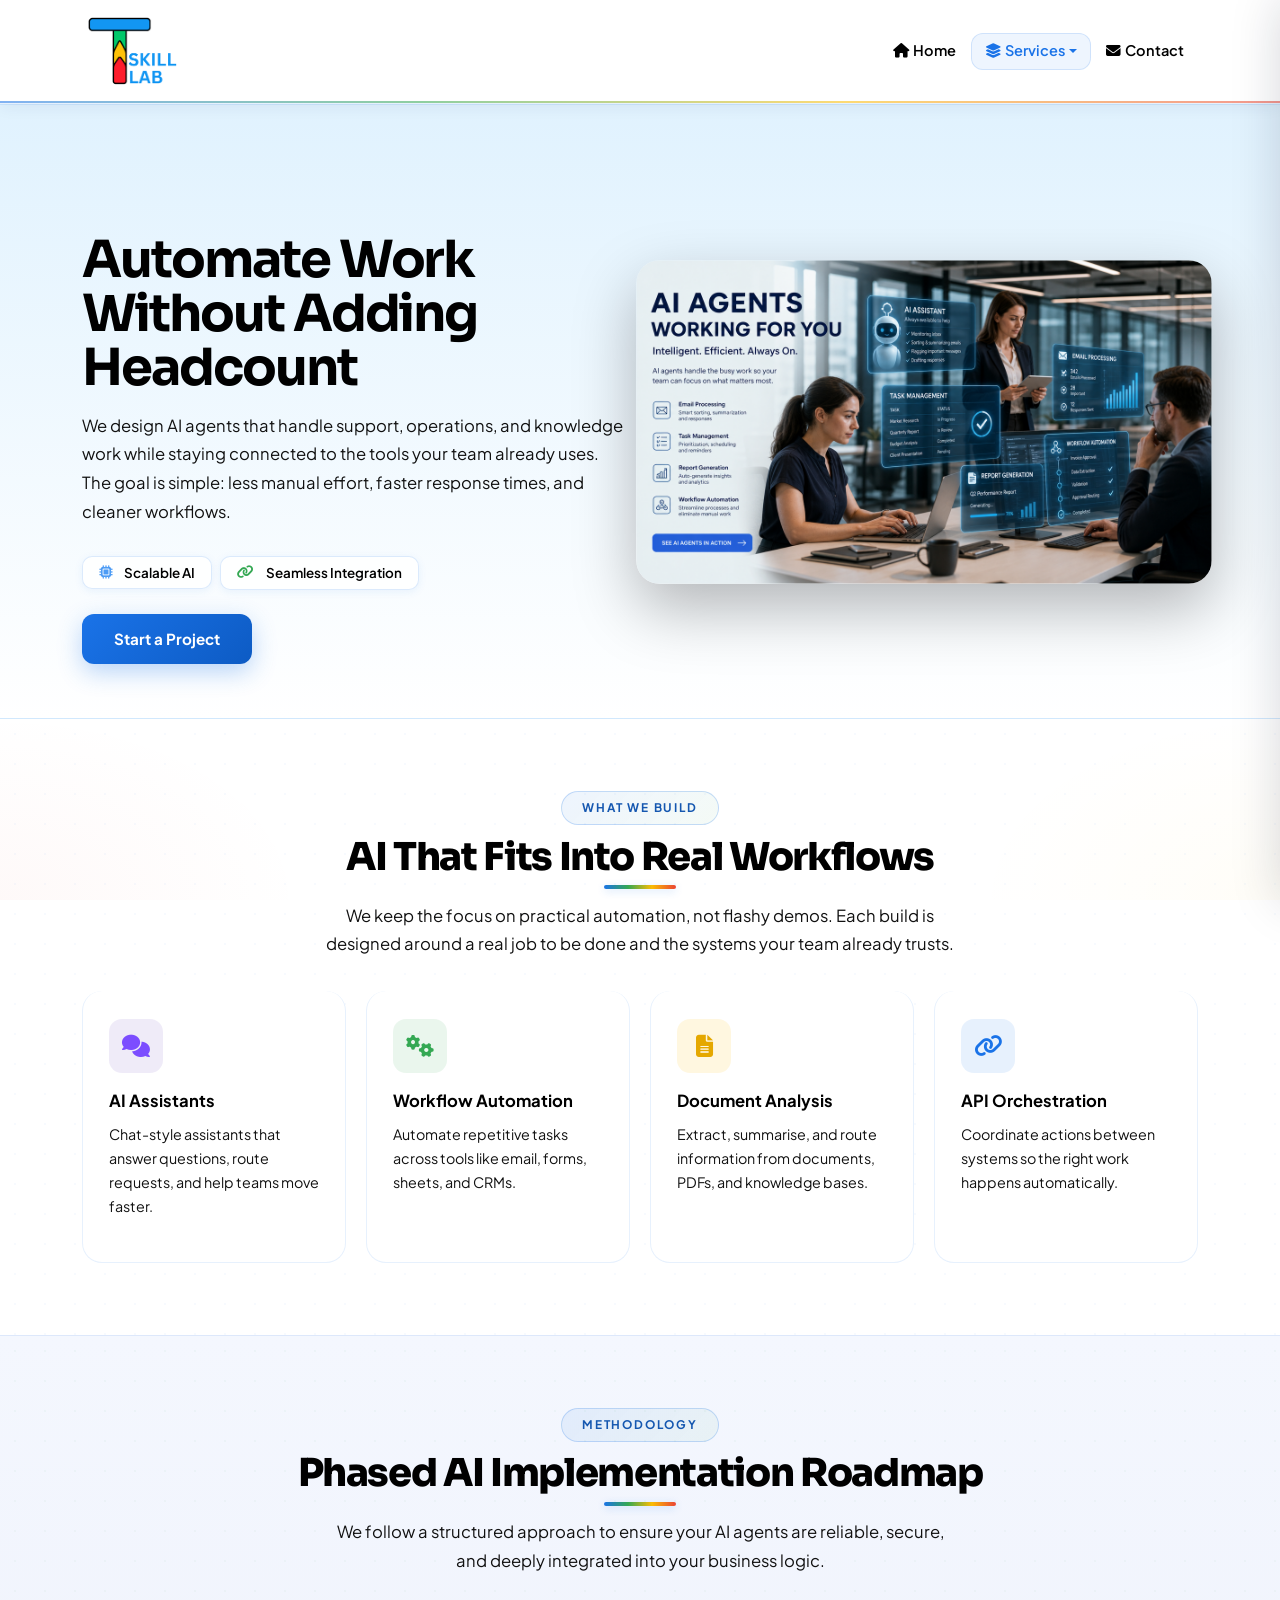
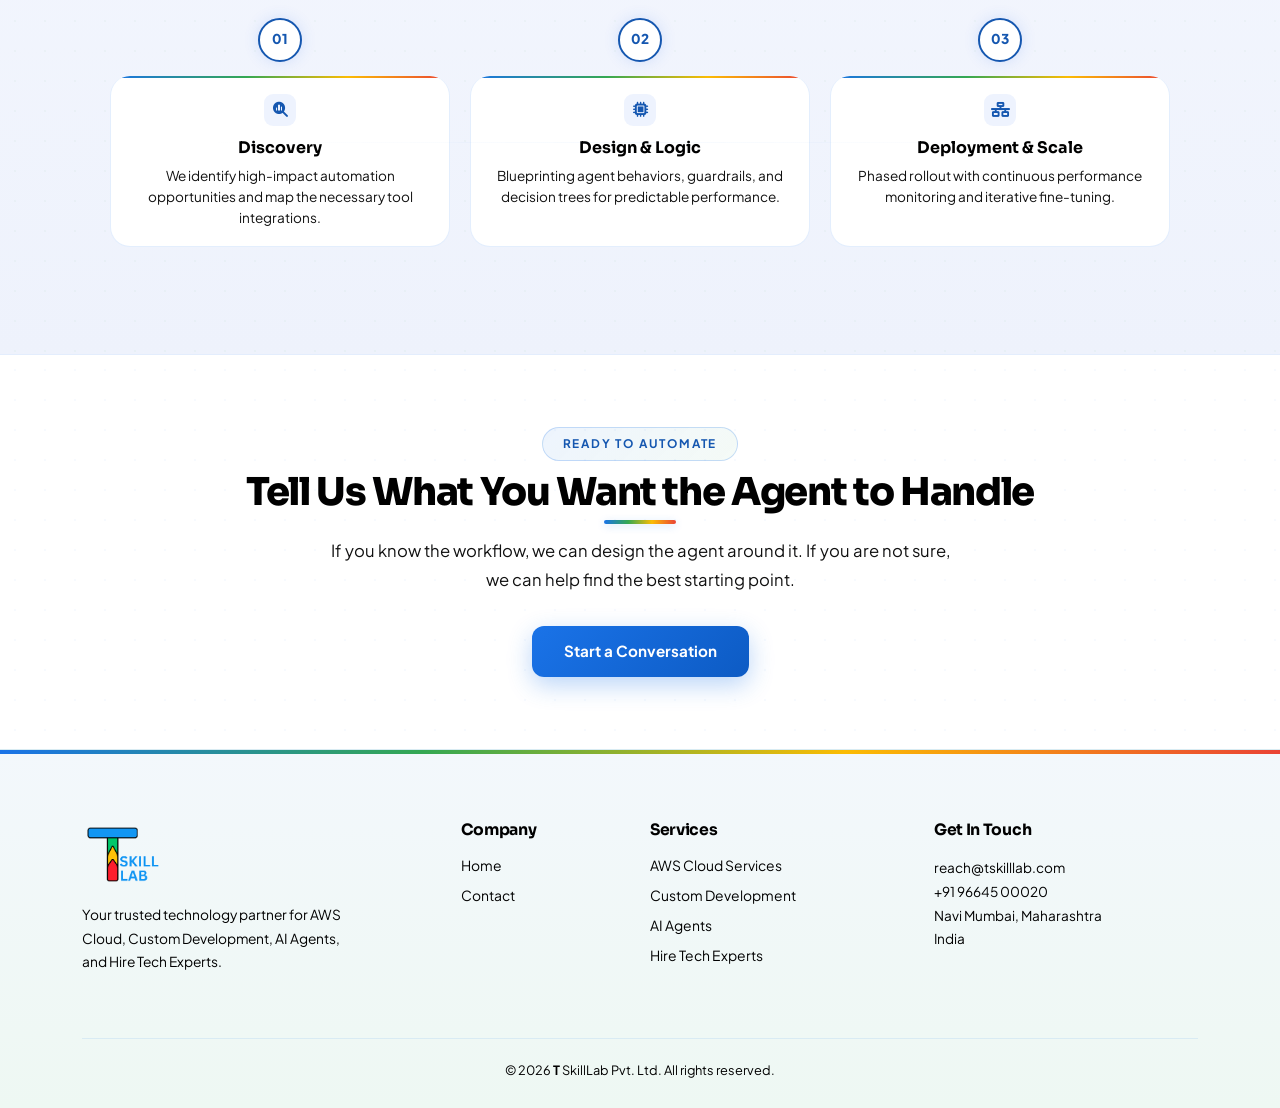
==== ai-agents.html @ e43d0114 "Tskill Lab website" ====
<!DOCTYPE html>
<html lang="en" data-theme="light">

<head>
  <meta charset="UTF-8" />
  <meta name="viewport" content="width=device-width, initial-scale=1.0" />
  <link rel="icon" type="image/png" href="images/logo.png" />
  <title>T SkillLab - AI Agents</title>
  <meta name="description" content="AI agents, workflow automation, and intelligent support systems from TskillLab." />
  <link href="https://cdn.jsdelivr.net/npm/bootstrap@5.3.3/dist/css/bootstrap.min.css" rel="stylesheet" />
  <link href="https://cdnjs.cloudflare.com/ajax/libs/font-awesome/6.5.1/css/all.min.css" rel="stylesheet" />
  <link
    href="https://fonts.googleapis.com/css2?family=Plus+Jakarta+Sans:wght@300;400;500;600;700;800&family=Sora:wght@300;400;600;700&display=swap"
    rel="stylesheet" />
  <link href="assets/css/styles.css" rel="stylesheet" />
</head>
<body data-page="ai-agents">
  <!-- Navbar -->
  <nav class="navbar navbar-expand-lg">
    <div class="container">
      <a class="navbar-brand" href="index.html">
        <img src="images/logo.png" alt="TskillLab" class="site-logo" />
      </a>
        <button class="navbar-toggler" type="button" data-bs-toggle="collapse" data-bs-target="#navMenu"
          aria-controls="navMenu" aria-expanded="false" aria-label="Toggle navigation">
          <span class="navbar-toggler-icon"></span>
        </button>
        <div class="collapse navbar-collapse" id="navMenu">
          <ul class="navbar-nav ms-auto align-items-lg-center gap-1 gap-lg-0">
          <li class="nav-item"><a class="nav-link" href="index.html" data-nav="home"><i class="fa fa-house me-1"></i>Home</a></li>
          <li class="nav-item dropdown">
            <a class="nav-link dropdown-toggle" href="services.html" data-nav="services"
              data-bs-toggle="dropdown"><i class="fa fa-layer-group me-1"></i>Services</a>
            <ul class="dropdown-menu">
              <li><a class="dropdown-item" href="aws.html" data-nav="aws"><i
                    class="fab fa-aws me-2 text-warning"></i>AWS Cloud Services</a></li>
              <li><a class="dropdown-item" href="development.html" data-nav="development"><i
                    class="fa fa-code me-2 text-primary"></i>Custom Development</a></li>
              <li><a class="dropdown-item" href="ai-agents.html" data-nav="ai-agents"><i
                    class="fa fa-robot me-2 text-info"></i>AI Agents</a></li>
              <li><a class="dropdown-item" href="hiring.html" data-nav="hiring"><i
                    class="fa fa-users me-2 text-success"></i>Hire Tech Experts</a></li>
            </ul>
          </li>
          <li class="nav-item"><a class="nav-link" href="#" data-nav="contact" data-contact-open
              role="button"><i class="fa fa-envelope me-1"></i>Contact</a></li>
        </ul>
      </div>
    </div>
  </nav>

  <section class="service-hero">
    <div class="container position-relative">
      <div class="row align-items-center g-4 g-lg-5">
        <div class="col-lg-6">
          <div class="hero-kicker mb-3">
            <!-- <div class="card-icon icon-purple" style="width:42px;height:42px;"><i class="fa fa-robot"></i></div> -->
            <div class="section-label"
              style="color:#bfdbfe;background:rgba(37,99,235,0.14);border-color:rgba(96,165,250,0.26);">AI Agents
            </div>
          </div>
          <h1>Automate Work Without Adding Headcount</h1>
          <p class="mt-3" style="max-width:680px;">We design AI agents that handle support, operations, and knowledge
            work while staying connected to the tools your team already uses. The goal is simple: less manual effort,
            faster response times, and cleaner workflows.</p>
          <div class="d-flex flex-wrap gap-2 mb-4">
            <div class="hero-pill"><i class="fa fa-microchip" style="color:var(--brand-400);"></i>Scalable AI</div>
            <div class="hero-pill"><i class="fa fa-link" style="color:var(--g-green);"></i>Seamless Integration</div>
          </div>
          <div class="d-flex flex-wrap gap-3 mt-4">
            <button class="btn-hero-primary" data-contact-open>Start a Project</button>
          </div>
        </div>
        <div class="col-lg-6">
          <div class="development-visual">
            <img src="images/ai_agent.png" alt="AI Agent illustration" class="development-image"
              loading="eager" />
          </div>
        </div>
      </div>
    </div>
  </section>

  <section class="section">
    <div class="container">
      <div class="text-center mb-5">
        <div class="section-label">What We Build</div>
        <h2 class="section-title">AI That Fits Into Real Workflows</h2>
        <p class="section-sub mx-auto">We keep the focus on practical automation, not flashy demos. Each build is
          designed around a real job to be done and the systems your team already trusts.</p>
      </div>
      <div class="row g-4">
        <div class="col-md-6 col-lg-3 d-flex">
          <div class="card-custom anim-left w-100 card-hover-bright h-purple">
            <div class="card-icon icon-purple"><i class="fa fa-comments"></i></div>
            <div class="card-title-sm">AI Assistants</div>
            <p class="card-text-sm">Chat-style assistants that answer questions, route requests, and help teams move
              faster.</p>
          </div>
        </div>
        <div class="col-md-6 col-lg-3 d-flex">
          <div class="card-custom anim-left w-100 card-hover-bright h-green">
            <div class="card-icon icon-green"><i class="fa fa-gears"></i></div>
            <div class="card-title-sm">Workflow Automation</div>
            <p class="card-text-sm">Automate repetitive tasks across tools like email, forms, sheets, and CRMs.</p>
          </div>
        </div>
        <div class="col-md-6 col-lg-3 d-flex">
          <div class="card-custom anim-right w-100 card-hover-bright h-yellow">
            <div class="card-icon icon-yellow"><i class="fa fa-file-lines"></i></div>
            <div class="card-title-sm">Document Analysis</div>
            <p class="card-text-sm">Extract, summarise, and route information from documents, PDFs, and knowledge bases.
            </p>
          </div>
        </div>
        <div class="col-md-6 col-lg-3 d-flex">
          <div class="card-custom anim-right w-100 card-hover-bright h-blue">
            <div class="card-icon icon-blue"><i class="fa fa-link"></i></div>
            <div class="card-title-sm">API Orchestration</div>
            <p class="card-text-sm">Coordinate actions between systems so the right work happens automatically.</p>
          </div>
        </div>
      </div>
    </div>
  </section>

  <section class="section section-alt">
    <div class="container">
      <div class="text-center mb-5">
        <div class="section-label">Methodology</div>
        <h2 class="section-title">Phased AI Implementation Roadmap</h2>
        <p class="section-sub mx-auto">We follow a structured approach to ensure your AI agents are reliable, secure,
          and deeply integrated into your business logic.</p>
      </div>

      <div class="delivery-horiz-container">
        <div class="delivery-horiz-wrapper">

          <!-- Step 01 -->
          <div class="horiz-step path-step">
            <div class="horiz-node">01</div>
            <div class="horiz-content">
              <div class="horiz-icon"><i class="fa fa-magnifying-glass-chart"></i></div>
              <div class="horiz-content-title">Discovery</div>
              <p class="horiz-content-desc">We identify high-impact automation opportunities and map the necessary tool
                integrations.</p>
            </div>
          </div>

          <!-- Step 02 -->
          <div class="horiz-step path-step">
            <div class="horiz-node">02</div>
            <div class="horiz-content">
              <div class="horiz-icon"><i class="fa fa-microchip"></i></div>
              <div class="horiz-content-title">Design & Logic</div>
              <p class="horiz-content-desc">Blueprinting agent behaviors, guardrails, and decision trees for predictable
                performance.</p>
            </div>
          </div>

          <!-- Step 03 -->
          <div class="horiz-step path-step">
            <div class="horiz-node">03</div>
            <div class="horiz-content">
              <div class="horiz-icon"><i class="fa fa-network-wired"></i></div>
              <div class="horiz-content-title">Deployment & Scale</div>
              <p class="horiz-content-desc">Phased rollout with continuous performance monitoring and iterative
                fine-tuning.</p>
            </div>
          </div>

        </div>
      </div>
    </div>
  </section>

  <section class="section">
    <div class="container text-center">
      <div class="section-label">Ready to Automate</div>
      <h2 class="section-title">Tell Us What You Want the Agent to Handle</h2>
      <p class="section-sub mx-auto">If you know the workflow, we can design the agent around it. If you are not sure,
        we can help find the best starting point.</p>
      <button class="btn-hero-primary mt-3" data-contact-open>Start a Conversation</button>
    </div>
  </section>

  <footer>
    <div class="container">
      <div class="row g-4 mb-3">
        <div class="col-lg-4">
          <a class="footer-logo mb-3" href="index.html" style="text-decoration: none; display: block;">
            <img src="images/logo.png" alt="TskillLab" class="site-logo" />
          </a>
          <p style="font-size:0.86rem;line-height:1.72;max-width:270px;">Your trusted technology partner for AWS Cloud, Custom Development, AI Agents, and Hire Tech Experts.</p>

        </div>
        <div class="col-sm-6 col-lg-2">
          <h5>Company</h5>
          <a class="footer-link" href="index.html">Home</a>
          <a class="footer-link" href="javascript:void(0)" data-contact-open>Contact</a>
        </div>
        <div class="col-sm-6 col-lg-3">
          <h5>Services</h5>
          <a class="footer-link" href="aws.html">AWS Cloud Services</a>
          <a class="footer-link" href="development.html">Custom Development</a>
          <a class="footer-link" href="ai-agents.html">AI Agents</a>
          <a class="footer-link" href="hiring.html">Hire Tech Experts</a>
        </div>
        <div class="col-sm-6 col-lg-3">
          <h5>Get In Touch</h5>
          <p style="font-size:0.85rem;line-height:1.75;">reach@tskilllab.com<br>+91 96645 00020<br>Navi Mumbai, Maharashtra
            <br>India</p>
        </div>
      </div>
      <div class="footer-bottom text-center">
        <div style="font-size:0.8rem;">&copy; 2026 <strong>T</strong> SkillLab Pvt. Ltd. All rights reserved.</div>
      </div>
    </div>
  </footer>

  <script src="https://cdn.jsdelivr.net/npm/bootstrap@5.3.3/dist/js/bootstrap.bundle.min.js"></script>
  <script src="assets/js/main.js"></script>
</body>

</html>
---- assets/css/styles.css ----
/* ===== DESIGN TOKENS ===== */
:root {
  /* ── Logo Palette (unchanged) ── */
  --g-blue: #1a73e8;
  --g-green: #34A853;
  --g-yellow: #FBBC04;
  --g-red: #EA4335;

  /* ── Brand Scale ── */
  --brand-600: #1557b0;
  --brand-500: #1a73e8;
  --brand-400: #4d9cf5;
  --brand-50: #e8f0fe;

  /* ── Gradients ── */
  --gradient-brand: linear-gradient(135deg, #1a73e8 0%, #0d5bc4 100%);
  --gradient-logo: linear-gradient(90deg, #1a73e8 0%, #34A853 33%, #FBBC04 66%, #EA4335 100%);
  --accent-dark: #1557b0;

  /* ── Surfaces — clean white base ── */
  --bg: #ffffff;
  --bg-alt: #f8faff;
  --bg-card: #ffffff;
  --surface-2: #f0f4ff;
  --section-alt-bg: #f4f7fe;

  /* ── Borders ── */
  --border: rgba(26, 115, 232, 0.12);
  --border-strong: rgba(26, 115, 232, 0.22);

  /* ── Text ── */
  --text-primary: #000000;
  --text-secondary: #111111;
  --text-muted: #2d2d2d;

  /* ── Navbar ── */
  --nav-bg: rgba(255, 255, 255, 0.98);
  --nav-border: rgba(26, 115, 232, 0.10);
  --nav-link-color: #000000;
  --nav-link-hover: #1a73e8;
  --nav-link-active: #1a73e8;
  --nav-active-bg: rgba(26, 115, 232, 0.07);

  /* ── Dropdown ── */
  --dropdown-text: #000000;
  --dropdown-bg: #ffffff;
  --dropdown-hover-bg: rgba(26, 115, 232, 0.06);
  --dropdown-hover-text: #1a73e8;

  /* ── Shadows ── */
  --shadow-sm: 0 2px 8px rgba(15, 40, 90, 0.08), 0 1px 3px rgba(15, 40, 90, 0.05);
  --shadow-md: 0 10px 30px rgba(15, 40, 90, 0.10), 0 4px 10px rgba(15, 40, 90, 0.06);
  --shadow-lg: 0 24px 56px rgba(15, 40, 90, 0.14), 0 10px 20px rgba(15, 40, 90, 0.08);
  --shadow-blue: 0 8px 28px rgba(26, 115, 232, 0.22);

  /* ── Misc ── */
  --radius: 20px;
  --radius-sm: 12px;
  --transition: 0.38s cubic-bezier(0.16, 1, 0.3, 1);
  --card-accent-size: 3px;

  /* ── Footer — light, so white-bg logo is perfectly visible ── */
  --footer-bg: #f3f8fc;
  --footer-bg-2: #eef8f3;
  --footer-text: #000000;
  --footer-heading: #000000;
  --footer-border: rgba(26, 115, 232, 0.12);
}

/* ===== BASE ===== */
*,
*::before,
*::after {
  box-sizing: border-box;
}

html {
  scroll-behavior: smooth;
}

body {
  font-family: 'Plus Jakarta Sans', sans-serif;
  background: var(--bg);
  color: var(--text-primary);
  overflow-x: hidden;
}

/* Clean white page with very subtle logo-colour corner glows */
body {
  background-color: #ffffff;
  background-image:
    radial-gradient(ellipse 55% 40% at 0% 0%, rgba(26, 115, 232, 0.05) 0px, transparent 60%),
    radial-gradient(ellipse 45% 35% at 100% 0%, rgba(52, 168, 83, 0.04) 0px, transparent 60%),
    radial-gradient(ellipse 40% 35% at 100% 100%, rgba(251, 188, 4, 0.03) 0px, transparent 60%),
    radial-gradient(ellipse 40% 35% at 0% 100%, rgba(234, 67, 53, 0.03) 0px, transparent 60%);
  background-attachment: fixed;
}

body.drawer-open {
  overflow: hidden;
}

h1,
h2,
h3,
h4,
h5 {
  font-family: 'Sora', sans-serif;
  font-weight: 700;
  letter-spacing: -0.02em;
  line-height: 1.14;
}

a {
  color: var(--g-blue);
  text-decoration: none;
}

a:hover {
  color: var(--accent-dark);
}

/* Global text darkness — all paragraphs, lists, spans inherit dark color */
p,
li,
span:not(.badge):not([class*="icon"]):not([class*="btn"]) {
  color: var(--text-secondary);
}

.page {
  display: none;
}

.page.active {
  display: block;
  animation: fadeIn 0.38s ease;
}

@keyframes fadeIn {
  from {
    opacity: 0;
    transform: translateY(14px);
  }

  to {
    opacity: 1;
    transform: translateY(0);
  }
}

/* ===== NAVBAR ===== */
.navbar {
  background: var(--nav-bg);
  border-bottom: 1px solid var(--nav-border);
  backdrop-filter: blur(14px);
  -webkit-backdrop-filter: blur(14px);
  position: sticky;
  top: 0;
  z-index: 2000;
  transition: background var(--transition), border-color var(--transition);
  padding: 0.4rem 0;
  overflow: visible !important;
}

.navbar-brand {
  display: flex;
  align-items: center;
  color: var(--text-primary) !important;
  text-decoration: none;
}

/* Prevent the generic a:hover rule from tinting the logo anchors */
.navbar-brand:hover,
.navbar-brand:focus,
.footer-logo:hover,
.footer-logo:focus {
  color: inherit !important;
  opacity: 1 !important;
}

.logo-stacked {
  display: flex;
  align-items: flex-end;
  /* Align baselines of T and Lab */
  gap: 0;
  /* Zero gap for seamless integration */
  line-height: normal;
}

.site-logo {
  display: block;
  width: auto;
  height: 70px;
  object-fit: contain;
  /* Lock logo image — never change appearance on hover */
  -webkit-user-drag: none;
}

.site-logo,
.site-logo:hover,
.site-logo:focus,
.splash-logo-img,
.splash-logo-img:hover {
  opacity: 1 !important;
  color: initial !important;
}

.navbar-brand .site-logo {
  height: 80px;
  transform: none;
}

.footer-logo .site-logo {
  height: 65px;
  transform: none;
}

.splash-logo-img {
  height: 300px;
  width: auto;
  object-fit: contain;
  transform: none;
  mix-blend-mode: multiply;
}

/* Prevent any colour / opacity / filter hover transitions on the logo images */
.site-logo,
.site-logo:hover,
.site-logo:focus {
  opacity: 1 !important;
  filter: none !important;
  mix-blend-mode: normal !important;
}

.splash-logo-img,
.splash-logo-img:hover {
  opacity: 1 !important;
  filter: none !important;
  /* mix-blend-mode: multiply keeps white bg transparent on the preloader */
}


/* ===== NAVBAR ===== */
.navbar {
  background: var(--nav-bg);
  border-bottom: 1px solid var(--nav-border);
  backdrop-filter: blur(18px);
  -webkit-backdrop-filter: blur(18px);
  position: sticky;
  top: 0;
  z-index: 2000;
  transition: box-shadow var(--transition);
  padding: 0.4rem 0;
  overflow: visible !important;
  /* Subtle 4-colour gradient bottom line */
  box-shadow: 0 1px 0 0 rgba(26, 115, 232, 0.10),
    0 2px 16px rgba(15, 40, 90, 0.07);
}

.navbar::after {
  content: '';
  position: absolute;
  bottom: 0;
  left: 0;
  right: 0;
  height: 2px;
  background: var(--gradient-logo);
  opacity: 0.55;
}

.navbar-brand {
  display: flex;
  align-items: center;
  text-decoration: none;
}

/* Prevent hover tinting on logo anchors */
.navbar-brand:hover,
.navbar-brand:focus,
.footer-logo:hover,
.footer-logo:focus {
  color: inherit !important;
  opacity: 1 !important;
}

.navbar-toggler {
  border: 1px solid var(--border);
}

.nav-link {
  color: var(--nav-link-color) !important;
  font-weight: 600;
  font-size: 0.91rem;
  transition: all var(--transition);
  padding: 0.45rem 0.9rem !important;
  border-radius: var(--radius-sm);
}

.nav-link:hover,
.nav-link.active-nav {
  color: var(--nav-link-hover) !important;
  background: var(--nav-active-bg);
}

.nav-link.active-nav {
  color: var(--nav-link-active) !important;
  box-shadow: inset 0 0 0 1px rgba(26, 115, 232, 0.14);
}

.dropdown-menu {
  background: var(--dropdown-bg);
  border: 1px solid var(--border);
  box-shadow: var(--shadow-md);
  border-radius: var(--radius);
  padding: 0.35rem;
  z-index: 2100;
}

.dropdown-item {
  color: var(--dropdown-text);
  font-size: 0.9rem;
  font-weight: 600;
  border-radius: var(--radius-sm);
  padding: 0.45rem 0.9rem;
  transition: all var(--transition);
}

.dropdown-item:hover,
.dropdown-item.active-nav {
  background: var(--dropdown-hover-bg);
  color: var(--dropdown-hover-text);
}


/* ===== SECTION BASE ===== */
.section {
  padding: 72px 0;
  position: relative;
}

.section>* {
  position: relative;
  z-index: 1;
}

/* Subtle dot-grid on every section */
.section::before {
  content: '';
  position: absolute;
  inset: 0;
  background-image: radial-gradient(rgba(26, 115, 232, 0.035) 1px, transparent 1px);
  background-size: 30px 30px;
  pointer-events: none;
  z-index: 0;
}

/* ===== SECTION ALT — light periwinkle-tinted ===== */
.section-alt {
  background: linear-gradient(180deg, #f4f7fe 0%, #eef2fc 100%);
  border-top: 1px solid rgba(26, 115, 232, 0.08);
  border-bottom: 1px solid rgba(26, 115, 232, 0.08);
  position: relative;
}

.section-alt::before {
  background-image: radial-gradient(rgba(52, 168, 83, 0.04) 1px, transparent 1px) !important;
}

/* ===== SECTION LABEL ===== */
.section-label {
  display: inline-flex;
  align-items: center;
  justify-content: center;
  width: fit-content;
  font-size: 0.74rem;
  font-weight: 700;
  letter-spacing: 1.8px;
  text-transform: uppercase;
  color: var(--brand-600);
  background: linear-gradient(135deg, rgba(26, 115, 232, 0.08), rgba(52, 168, 83, 0.05));
  border: 1px solid rgba(26, 115, 232, 0.22);
  border-radius: 999px;
  padding: 7px 20px;
  margin-bottom: 0.45rem;
  transition: all var(--transition);
}

.section-label:hover {
  border-color: rgba(26, 115, 232, 0.40);
  background: linear-gradient(135deg, rgba(26, 115, 232, 0.12), rgba(52, 168, 83, 0.07));
  transform: translateY(-1px);
  box-shadow: 0 4px 12px rgba(26, 115, 232, 0.10);
}

/* ===== SECTION TITLE ===== */
.section-title {
  font-size: clamp(1.65rem, 3.2vw, 2.4rem);
  margin-top: 0.25rem;
  margin-bottom: 0.8rem;
  color: var(--text-primary);
  font-weight: 800;
  letter-spacing: -0.035em;
  line-height: 1.12;
  position: relative;
  display: block;
  width: 100%;
  padding-bottom: 0.65rem;
  text-wrap: balance;
}

.section-title::after {
  content: '';
  position: absolute;
  left: 50%;
  bottom: 0;
  transform: translateX(-50%);
  width: 72px;
  height: 4px;
  border-radius: 999px;
  background: linear-gradient(90deg, var(--g-blue), var(--g-green), var(--g-yellow), var(--g-red));
  opacity: 1;
  box-shadow: 0 2px 8px rgba(26, 115, 232, 0.20);
}

.section-sub {
  font-size: 1.04rem;
  color: var(--text-secondary);
  line-height: 1.72;
  max-width: 640px;
}

.section>.container>.text-center.mb-5 {
  margin-bottom: 2rem !important;
}

.section>.container>.mb-5.text-center {
  margin-bottom: 2rem !important;
}

.section .section-label {
  margin-bottom: 0.4rem;
}

body[data-page="home"] .hero-grid {
  display: none;
}

body[data-page="home"] .hero .hero-image {
  border-radius: 24px;
  box-shadow: 0 28px 64px rgba(0, 0, 0, 0.22);
  filter: saturate(1.06) contrast(1.04);
}

body[data-page="home"] .hero {
  border-bottom: 1px solid rgba(26, 115, 232, 0.08);
  color: var(--text-primary) !important;
}

body[data-page="home"] .hero::after {
  display: none;
}

body[data-page="home"] .hero-grid {
  display: none;
}

body[data-page="home"] .hero h1 {
  color: var(--text-primary) !important;
  text-shadow: none !important;
}

body[data-page="home"] .hero p {
  color: var(--text-secondary) !important;
}

body[data-page="home"] .hero .hero-pill {
  color: var(--text-primary) !important;
  background: rgba(255, 255, 255, 0.82);
  border-color: rgba(26, 115, 232, 0.18);
  backdrop-filter: blur(8px);
  box-shadow: 0 2px 8px rgba(26, 115, 232, 0.08);
}

body[data-page="home"] .btn-hero-outline {
  border-color: rgba(26, 115, 232, 0.38);
  color: var(--brand-600);
}

body[data-page="home"] .btn-hero-outline:hover {
  background: rgba(26, 115, 232, 0.06);
  border-color: var(--g-blue);
  color: var(--g-blue);
}

/* Decorative blobs */
.hero-blob {
  position: absolute;
  border-radius: 50%;
  pointer-events: none;
  z-index: 0;
}

.hero-blob-1 {
  width: 500px;
  height: 500px;
  top: -140px;
  right: -100px;
  background: rgba(26, 115, 232, 0.08);
  filter: blur(80px);
  animation: blobFloat 8s ease-in-out infinite;
}

.hero-blob-2 {
  width: 340px;
  height: 340px;
  bottom: -80px;
  left: -60px;
  background: rgba(52, 168, 83, 0.07);
  filter: blur(60px);
  animation: blobFloat 10s ease-in-out 2s infinite reverse;
}

.hero-blob-3 {
  width: 220px;
  height: 220px;
  top: 50%;
  right: 15%;
  transform: translateY(-50%);
  background: rgba(251, 188, 4, 0.08);
  filter: blur(50px);
  animation: blobFloat3 12s ease-in-out 4s infinite;
}

@keyframes blobFloat {

  0%,
  100% {
    transform: translateY(0) scale(1);
  }

  50% {
    transform: translateY(-20px) scale(1.04);
  }
}

.hero-blob-3 {
  animation: blobFloat3 12s ease-in-out 4s infinite;
}

@keyframes blobFloat3 {

  0%,
  100% {
    transform: translateY(-50%) scale(1);
  }

  50% {
    transform: translateY(calc(-50% - 20px)) scale(1.04);
  }
}


/* Entrance animations for hero (triggered by JS) */
.hero h1,
.hero p,
.hero .hero-image,
.hero .d-flex.flex-wrap,
.hero .hero-stats-row,
.hero .hero-kicker,
.service-hero h1,
.service-hero p,
.service-hero .hero-image,
.service-hero .d-flex.flex-wrap,
.service-hero .section-label,
.service-hero .hero-kicker,
.service-hero .development-visual {
  opacity: 0;
}

/* Left side elements slide in from left */
.hero.animate-trigger h1,
.service-hero.animate-trigger h1 {
  animation: slideInLeft 1.1s cubic-bezier(0.22, 1, 0.36, 1) 0s both;
}

.hero.animate-trigger p,
.service-hero.animate-trigger p {
  animation: slideInLeft 1.1s cubic-bezier(0.22, 1, 0.36, 1) 0.15s both;
}

.hero.animate-trigger .d-flex.flex-wrap.gap-2,
.service-hero.animate-trigger .d-flex.flex-wrap.gap-2,
.hero.animate-trigger .hero-kicker,
.service-hero.animate-trigger .hero-kicker {
  animation: slideInLeft 1.1s cubic-bezier(0.22, 1, 0.36, 1) 0.28s both;
}

.hero.animate-trigger .d-flex.flex-wrap.gap-3,
.service-hero.animate-trigger .d-flex.flex-wrap.gap-3,
.hero.animate-trigger .mt-4,
.service-hero.animate-trigger .mt-4 {
  animation: slideInLeft 1.1s cubic-bezier(0.22, 1, 0.36, 1) 0.4s both;
}

.hero.animate-trigger .hero-stats-row {
  animation: slideInLeft 1.1s cubic-bezier(0.22, 1, 0.36, 1) 0.55s both;
}

/* Right side image/visual slides in from right */
.hero.animate-trigger .hero-image,
.service-hero.animate-trigger .hero-image,
.service-hero.animate-trigger .development-visual {
  animation: slideInRight 1.3s cubic-bezier(0.22, 1, 0.36, 1) 0.25s both;
}

@keyframes slideInLeft {
  from {
    opacity: 0;
    transform: translateX(-160px);
  }

  to {
    opacity: 1;
    transform: translateX(0);
  }
}

@keyframes slideInRight {
  from {
    opacity: 0;
    transform: translateX(160px);
  }

  to {
    opacity: 1;
    transform: translateX(0);
  }
}

/* Ensure hero row keeps text and image side by side */
.hero .row {
  align-items: center !important;
}

.hero .col-lg-6 {
  display: flex;
  flex-direction: column;
  justify-content: center;
}

.hero .col-lg-6.order-1 {
  padding-top: 0;
}

.hero-image {
  max-height: 420px;
  width: 100%;
  object-fit: contain;
}

html[data-theme="dark"] body[data-page="home"] .hero {
  background-color: #0d1b2e;
}

.home-cta {
  background: linear-gradient(135deg, #eef3ff 0%, #f0f8ff 40%, #ecf9f0 100%);
  border-top: 1px solid rgba(26, 115, 232, 0.10);
  border-bottom: 1px solid rgba(26, 115, 232, 0.10);
  position: relative;
  overflow: hidden;
}

.home-cta::before {
  content: '';
  position: absolute;
  inset: 0;
  background-image: radial-gradient(rgba(26, 115, 232, 0.04) 1px, transparent 1px);
  background-size: 24px 24px;
  pointer-events: none;
}

.home-cta .container {
  max-width: 760px;
}

.home-cta-title {
  color: var(--text-primary) !important;
  margin-top: 0.35rem !important;
}

.home-cta-text {
  color: var(--text-secondary);
  max-width: 480px;
  margin: 0 auto 2rem;
  line-height: 1.7;
}

.home-cta-label {
  color: var(--brand-600);
  background: rgba(26, 115, 232, 0.06);
  border-color: rgba(26, 115, 232, 0.15);
}

[data-theme="dark"] .home-cta {
  background: linear-gradient(180deg, #0c2241 0%, #113663 100%);
}

[data-theme="dark"] .home-cta-label {
  color: #bfdbfe;
  background: rgba(37, 99, 235, 0.14);
  border-color: rgba(96, 165, 250, 0.26);
}

[data-theme="dark"] .home-cta-title {
  color: var(--text-primary) !important;
}

[data-theme="dark"] .home-cta-text {
  color: #d5e1ef;
}

.services-heading-stack .section-label {
  margin: 0 auto 0.25rem;
}

.services-heading-stack .section-title {
  margin: 0.15rem 0 0;
}

.row.g-4 {
  --bs-gutter-y: 1.25rem;
  --bs-gutter-x: 1.25rem;
}

.row.g-5 {
  --bs-gutter-y: 1.6rem;
  --bs-gutter-x: 1.6rem;
}

/* ===== UNIFORM CARDS ===== */
/* Glassmorphism card base */
.card-custom,
.svc-card,
.why-card,
.testi-card,
.contact-info-card,
.project-card,
.horiz-content {
  backdrop-filter: blur(12px) saturate(120%);
  -webkit-backdrop-filter: blur(12px) saturate(120%);
  position: relative;
  overflow: hidden;
  z-index: 1;
  transition: border-color var(--transition), box-shadow var(--transition), transform var(--transition);
}

/* ── Bottom-to-top slide overlay using ::after (keeps ::before free for accent stripe) ── */
.card-custom::after,
.svc-card::after,
.why-card::after,
.testi-card::after {
  content: '';
  position: absolute;
  bottom: 0;
  left: 0;
  width: 100%;
  height: 0;
  background: #e0f2fe;
  /* default: soft Canva-blue */
  z-index: 0;
  transition: height 0.42s cubic-bezier(0.16, 1, 0.3, 1);
  border-radius: inherit;
  pointer-events: none;
}

/* All card text content must sit above the ::after overlay */
.card-custom>*,
.svc-card>*,
.why-card>*,
.testi-card>* {
  position: relative;
  z-index: 1;
}

/* Trigger slide on hover */
.card-custom:hover::after,
.svc-card:hover::after,
.why-card:hover::after,
.testi-card:hover::after {
  height: 100%;
}

/* Unified card elevation on hover */
.card-custom:hover,
.svc-card:hover,
.why-card:hover,
.testi-card:hover {
  transform: translateY(-12px) scale(1.025) !important;
  box-shadow: 0 24px 50px rgba(15, 40, 90, 0.13), 0 8px 18px rgba(15, 40, 90, 0.07) !important;
  border-color: rgba(26, 115, 232, 0.3) !important;
}

/* On hover: titles → black bold; body text → very dark */
.card-custom:hover .card-title-sm,
.svc-card:hover .card-title-sm,
.why-card:hover div>div:first-child,
.testi-card:hover .card-title-sm {
  color: #000000 !important;
  font-weight: 800 !important;
  transition: color 0.3s ease;
}

.card-custom:hover .card-text-sm,
.svc-card:hover .card-text-sm,
.why-card:hover div>div:last-child,
.testi-card:hover .testi-quote {
  color: #1e293b !important;
  transition: color 0.3s ease;
}

/* ── Standard color helpers (now on ::after) ── */
/* Blue */
.h-blue::after {
  background: #e0f2fe !important;
}

.h-blue:hover .card-title-sm,
.h-blue:hover div>div:first-child {
  color: #000 !important;
  font-weight: 800 !important;
}

/* Green */
.h-green::after {
  background: #dcfce7 !important;
}

.h-green:hover .card-title-sm,
.h-green:hover div>div:first-child {
  color: #000 !important;
  font-weight: 800 !important;
}

/* Yellow */
.h-yellow::after {
  background: #fef3c7 !important;
}

.h-yellow:hover .card-title-sm,
.h-yellow:hover div>div:first-child {
  color: #000 !important;
  font-weight: 800 !important;
}

/* Red */
.h-red::after {
  background: #fee2e2 !important;
}

.h-red:hover .card-title-sm,
.h-red:hover div>div:first-child {
  color: #000 !important;
  font-weight: 800 !important;
}

/* Purple */
.h-purple::after {
  background: #f3e8ff !important;
}

.h-purple:hover .card-title-sm,
.h-purple:hover div>div:first-child {
  color: #000 !important;
  font-weight: 800 !important;
}

.card-custom {
  background: var(--bg-card);
  border: 1px solid rgba(26, 115, 232, 0.10);
  border-radius: var(--radius);
  padding: 28px 26px;
  height: 100%;
  display: flex;
  flex-direction: column;
  box-shadow: 0 2px 12px rgba(26, 115, 232, 0.07);
}

.card-custom:hover {
  transform: translateY(-8px);
  box-shadow: 0 20px 50px rgba(26, 115, 232, 0.13);
  border-color: rgba(26, 115, 232, 0.30);
}

.card-icon {
  width: 54px;
  height: 54px;
  border-radius: 13px;
  flex-shrink: 0;
  display: flex;
  align-items: center;
  justify-content: center;
  font-size: 1.4rem;
  margin-bottom: 16px;

  position: relative;
  z-index: 2;
}

.icon-blue {
  background: rgba(26, 115, 232, 0.10);
  color: var(--g-blue);
}

.icon-red {
  background: rgba(234, 67, 53, 0.10);
  color: var(--g-red);
}

.icon-green {
  background: rgba(52, 168, 83, 0.10);
  color: var(--g-green);
}

.icon-yellow {
  background: rgba(251, 188, 4, 0.12);
  color: #e5a800;
}

.icon-teal {
  background: rgba(0, 137, 123, 0.10);
  color: var(--accent-teal);
}

.icon-purple {
  background: rgba(103, 58, 183, 0.10);
  color: #7c4dff;
}

.card-title-sm {
  font-size: 1.04rem;
  font-weight: 700;
  margin-bottom: 8px;
  color: var(--text-primary);
}

.card-text-sm {
  font-size: 0.895rem;
  color: var(--text-secondary);
  line-height: 1.68;
  flex: 1;
}

body[data-page="ai-agents"] .card-custom {
  border-top: 3px solid var(--brand-600);
}

body[data-page="ai-agents"] .card-custom:hover {
  border-color: rgba(26, 115, 232, 0.35);
}

/* ===== HERO & SERVICE HERO ===== */
.hero,
.service-hero {
  position: relative;
  overflow: hidden;
  /* Fresh Canva-style light blue gradient */
  background: linear-gradient(180deg, #e0f2fe 0%, #ffffff 100%) !important;
  color: var(--text-primary) !important;
  padding: 72px 0 54px;
  border-bottom: 1px solid rgba(26, 115, 232, 0.08);
}

.hero {
  min-height: auto;
  display: flex;
  align-items: center;
  padding: 60px 0 48px;
}

.hero::before,
.service-hero::before {
  display: none;
}

.hero-grid {
  position: absolute;
  inset: 0;
  opacity: 0.25;
  background-image: radial-gradient(rgba(26, 115, 232, 0.08) 1.5px, transparent 1.5px);
  background-size: 32px 32px;
  pointer-events: none;
}

.hero .container,
.service-hero .container {
  position: relative;
  z-index: 1;
}

.hero-badge,
.service-hero .section-label {
  display: inline-flex;
  align-items: center;
  justify-content: center;
  width: fit-content;
  font-size: 0.74rem;
  font-weight: 700;
  letter-spacing: 1.8px;
  text-transform: uppercase;
  color: var(--brand-600) !important;
  background: linear-gradient(135deg, rgba(26, 115, 232, 0.08), rgba(52, 168, 83, 0.05)) !important;
  border: 1px solid rgba(26, 115, 232, 0.22) !important;
  border-radius: 999px;
  padding: 7px 20px;
  margin-bottom: 0.45rem;
  transition: all var(--transition);
  box-shadow: 0 2px 8px rgba(26, 115, 232, 0.04);
}

.hero h1,
.service-hero h1,
.hero h1 span,
.service-hero h1 span,
.hero h1 .highlight,
.service-hero h1 .highlight,
.hero h1 .hl,
.service-hero h1 .hl {
  font-size: clamp(2rem, 4vw, 3.2rem);
  color: var(--text-primary) !important;
  background: none !important;
  -webkit-text-fill-color: initial !important;
  line-height: 1.06;
  margin-bottom: 1rem;
  letter-spacing: -0.04em;
  text-shadow: none !important;
}

.hero-desc,
.service-hero p {
  color: var(--text-secondary) !important;
  font-size: 1.04rem;
  line-height: 1.74;
  max-width: 540px;
  margin-bottom: 1.8rem;
}

.hero-subdesc {
  color: var(--text-muted);
  font-size: 0.97rem;
  line-height: 1.72;
  max-width: 520px;
  margin-bottom: 1.9rem;
}

.btn-hero-primary {
  background: var(--gradient-brand);
  color: #fff;
  border: none;
  border-radius: 12px;
  padding: 14px 32px;
  font-weight: 700;
  font-size: 0.95rem;
  transition: all var(--transition);
  box-shadow: 0 8px 24px rgba(26, 115, 232, 0.30);
  cursor: pointer;
}

.btn-hero-primary:hover {
  transform: translateY(-2px);
  box-shadow: 0 14px 32px rgba(26, 115, 232, 0.38);
}

.btn-hero-outline {
  background: transparent;
  color: var(--brand-600);
  border: 1.5px solid rgba(26, 115, 232, 0.35);
  border-radius: 12px;
  padding: 13px 32px;
  font-weight: 700;
  font-size: 0.95rem;
  transition: all var(--transition);
  cursor: pointer;
}

.btn-hero-outline:hover {
  border-color: var(--g-blue);
  background: rgba(26, 115, 232, 0.05);
  color: var(--g-blue);
}

.hero-pill i {
  display: inline-flex;
  align-self: center;
  margin-right: 4px;
}

.hero-pill {
  line-height: 1;
}

.hero-pill {
  display: inline-flex;
  align-items: center;
  gap: 8px;
  background: rgba(255, 255, 255, 0.85);
  border: 1px solid rgba(26, 115, 232, 0.15);
  border-radius: 10px;
  padding: 9px 16px;
  color: var(--text-primary);
  font-size: 0.84rem;
  font-weight: 600;
  white-space: nowrap;
  backdrop-filter: blur(8px);
  box-shadow: 0 2px 8px rgba(26, 115, 232, 0.08);
}

.hero-kicker {
  display: flex;
  flex-direction: row;
  align-items: center;
  gap: 0.8rem;
}

/* ===== HOME HERO BADGE ===== */
.hero-badge-home {
  display: inline-flex;
  align-items: center;
  gap: 4px;
  padding: 7px 14px 7px 10px;
  background: rgba(255, 255, 255, 0.90);
  border: 1px solid rgba(26, 115, 232, 0.18);
  border-radius: 999px;
  backdrop-filter: blur(8px);
  box-shadow: 0 2px 10px rgba(26, 115, 232, 0.08);
}

.hero-badge-dot {
  display: inline-block;
  width: 8px;
  height: 8px;
  border-radius: 50%;
  flex-shrink: 0;
}

/* h1 accent gradient text for second line */
.hero-h1-accent {
  background: linear-gradient(90deg, var(--g-blue) 0%, var(--g-green) 50%, var(--g-red) 100%);
  -webkit-background-clip: text;
  -webkit-text-fill-color: transparent;
  background-clip: text;
}

/* ===== HERO STATS ROW ===== */
.hero-stats-row {
  display: flex;
  align-items: center;
  gap: 20px;
  margin-top: 8px;
  padding: 16px 20px;
  background: rgba(255, 255, 255, 0.80);
  border: 1px solid rgba(26, 115, 232, 0.12);
  border-radius: 16px;
  backdrop-filter: blur(10px);
  box-shadow: 0 2px 12px rgba(26, 115, 232, 0.06);
  width: fit-content;
}

.hero-stat {
  text-align: center;
}

.hero-stat-num {
  font-family: 'Sora', sans-serif;
  font-size: 1.55rem;
  font-weight: 800;
  line-height: 1;
  letter-spacing: -0.02em;
}

.hero-stat-label {
  font-size: 0.74rem;
  color: var(--text-muted);
  font-weight: 600;
  margin-top: 3px;
  white-space: nowrap;
}

.hero-stat-div {
  width: 1px;
  height: 36px;
  background: rgba(26, 115, 232, 0.15);
  flex-shrink: 0;
}

/* ===== HERO BOTTOM STRIPE ===== */
.hero-bottom-stripe {
  position: absolute;
  bottom: 0;
  left: 0;
  right: 0;
  height: 4px;
  background: var(--gradient-logo);
  opacity: 0.7;
}


.hero-image-shell {
  display: flex;
  justify-content: flex-end;
  align-items: center;
  width: 100%;
  height: auto;
}

.hero-image-frame {
  width: 100%;
  padding: 0;
  background: transparent;
  border: none;
  border-radius: 0;
  box-shadow: none;
  position: relative;
  overflow: hidden;
  height: auto;
}

.hero-image {
  display: block;
  width: 100%;
  height: auto;
  max-height: 460px;
  object-fit: contain;
  object-position: center center;
  border-radius: 20px;
  filter: drop-shadow(0 24px 48px rgba(26, 115, 232, 0.12)) drop-shadow(0 8px 20px rgba(0, 0, 0, 0.08));
  position: relative;
  z-index: 1;
  animation: heroImageFloat 6s ease-in-out infinite;
}

@keyframes heroImageFloat {

  0%,
  100% {
    transform: translateY(0px);
  }

  50% {
    transform: translateY(-10px);
  }
}

/* ===== SERVICE CARDS (home page clickable) ===== */
.svc-card {
  background: var(--bg-card);
  border: 1px solid var(--border);
  border-radius: var(--radius);
  padding: 32px 26px 26px;
  transition: all var(--transition);
  height: 100%;
  box-shadow: 0 2px 12px rgba(26, 115, 232, 0.07);
  display: flex;
  flex-direction: column;
  cursor: pointer;
  position: relative;
  overflow: hidden;
}

.svc-explore {
  color: var(--g-blue);
  font-size: 0.85rem;
  font-weight: 700;
  margin-top: auto;
  padding-top: 14px;
}

/* ===== WHY CARDS ===== */
.why-card {
  background: var(--bg-card);
  border: 1px solid rgba(26, 115, 232, 0.10);
  border-radius: var(--radius);
  padding: 24px 22px;
  display: flex;
  gap: 16px;
  align-items: flex-start;
  transition: all var(--transition);
  height: 100%;
  box-shadow: 0 2px 10px rgba(26, 115, 232, 0.06);
}

.why-card:hover {
  border-color: rgba(26, 115, 232, 0.30);
}

.why-icon {
  width: 38px;
  height: 38px;
  border-radius: 10px;
  flex-shrink: 0;
  background: rgba(52, 168, 83, 0.11);
  color: var(--g-green);
  display: flex;
  align-items: center;
  justify-content: center;
  font-size: 0.9rem;
}

/* ===== TECH TICKER & PILLS ===== */
.tech-ticker-wrapper {
  position: relative;
  width: 100%;
  overflow: hidden;
  padding: 20px 0;
  /* Masking gradients for smooth entry/exit */
  mask-image: linear-gradient(to right, transparent, black 15%, black 85%, transparent);
  -webkit-mask-image: linear-gradient(to right, transparent, black 15%, black 85%, transparent);
}

.tech-ticker {
  display: flex;
  width: max-content;
  animation: tickerScroll 40s linear infinite;
}

.tech-ticker:hover {
  animation-play-state: paused;
}

.tech-ticker-content {
  display: flex;
  gap: 20px;
  padding-right: 20px;
}

@keyframes tickerScroll {
  0% {
    transform: translateX(0);
  }

  100% {
    transform: translateX(-50%);
  }
}

.tech-pill {
  display: inline-flex;
  align-items: center;
  gap: 10px;
  padding: 12px 22px;
  border-radius: 14px;
  background: var(--bg-card);
  border: 1px solid var(--border);
  font-size: 0.95rem;
  font-weight: 700;
  color: var(--text-secondary);
  transition: all 0.4s cubic-bezier(0.175, 0.885, 0.32, 1.275);
  box-shadow: var(--shadow-sm);
  white-space: nowrap;
  position: relative;
  overflow: hidden;
  cursor: default;
}

.tech-pill i {
  font-size: 1.2rem;
  transition: transform 0.4s ease;
}

.tech-pill:hover {
  transform: translateY(-8px) scale(1.08);
  border-color: var(--brand-500);
  color: var(--text-primary);
  box-shadow: 0 10px 25px rgba(59, 130, 246, 0.15);
  background: var(--bg-card);
  z-index: 10;
}

.tech-pill:hover i {
  transform: scale(1.2) rotate(5deg);
}

/* Specific hover glows for some icons */
.tech-pill:hover i[style*="#f90"] {
  filter: drop-shadow(0 0 8px rgba(255, 153, 0, 0.4));
}

.tech-pill:hover i[style*="#61dafb"] {
  filter: drop-shadow(0 0 8px rgba(97, 218, 251, 0.4));
}

.tech-pill:hover i[style*="#6db33f"] {
  filter: drop-shadow(0 0 8px rgba(109, 179, 63, 0.4));
}

.tech-pill:hover i[style*="#2496ed"] {
  filter: drop-shadow(0 0 8px rgba(36, 150, 237, 0.4));
}

[data-theme="dark"] .tech-pill {
  background: rgba(255, 255, 255, 0.03);
  backdrop-filter: blur(8px);
  border-color: rgba(255, 255, 255, 0.08);
}

[data-theme="dark"] .tech-pill:hover {
  background: rgba(255, 255, 255, 0.07);
  border-color: var(--brand-400);
  box-shadow: 0 10px 30px rgba(0, 0, 0, 0.4);
}

.tech-stack-card {
  padding: 16px 16px 15px;
  min-height: 0;
}

.tech-stack-card .card-title-sm {
  font-size: 0.96rem;
  text-align: center;
  margin-bottom: 0.7rem !important;
  padding-bottom: 0.65rem;
  border-bottom: 1px solid var(--border);
}

.tech-stack-card .d-flex.flex-wrap {
  gap: 0.45rem !important;
}

.tech-stack-card .tech-pill {
  gap: 7px;
  padding: 8px 12px;
  border-radius: 10px;
  font-size: 0.82rem;
  line-height: 1.1;
}

.tech-stack-card .tech-pill i {
  font-size: 1rem;
}


/* ===== TESTIMONIALS ===== */
.testi-card {
  background: var(--bg-card);
  border: 1px solid rgba(26, 115, 232, 0.10);
  border-radius: var(--radius);
  padding: 30px;
  box-shadow: 0 2px 12px rgba(26, 115, 232, 0.07);
  transition: all var(--transition);
  height: 100%;
  display: flex;
  flex-direction: column;
}

.testi-card:hover {
  transform: translateY(-6px);
  box-shadow: 0 16px 40px rgba(26, 115, 232, 0.12);
  border-color: rgba(26, 115, 232, 0.30);
}

.testi-quote {
  color: var(--text-secondary);
  font-size: 0.92rem;
  line-height: 1.72;
  flex: 1;
}

.avatar {
  width: 46px;
  height: 46px;
  border-radius: 50%;
  flex-shrink: 0;
  display: flex;
  align-items: center;
  justify-content: center;
  font-weight: 700;
  font-size: 0.92rem;
  color: #fff;
}

/* ===== PROCESS STEPS ===== */
.delivery-intro-card {
  position: relative;
  overflow: hidden;
  padding: 28px;
  border-radius: calc(var(--radius) + 2px);
  background:
    linear-gradient(180deg, rgba(255, 255, 255, 0.95), rgba(246, 249, 255, 0.95));
  border: 1px solid var(--border);
  box-shadow: var(--shadow-sm);
}

[data-theme="dark"] .delivery-intro-card {
  background: linear-gradient(180deg, rgba(19, 25, 42, 0.96), rgba(15, 20, 34, 0.94));
  border-color: rgba(120, 170, 255, 0.12);
}

.process-step {
  position: relative;
  display: flex;
  gap: 18px;
  align-items: flex-start;
  padding: 20px 20px 20px 18px;
  background: var(--bg-card);
  border: 1px solid var(--border);
  border-radius: 22px;
  transition: all var(--transition);
  margin-bottom: 14px;
  box-shadow: var(--shadow-sm);
  border-left: 4px solid rgba(26, 115, 232, 0.92);
}

.process-step:last-child {
  margin-bottom: 0;
}

.process-step:hover {
  border-color: rgba(26, 115, 232, 0.32);
  box-shadow: var(--shadow-md);
  transform: translateY(-2px);
}

.step-num {
  width: 46px;
  height: 46px;
  border-radius: 14px;
  background: linear-gradient(135deg, var(--g-blue), #4c8df5);
  color: #fff;
  display: flex;
  align-items: center;
  justify-content: center;
  font-weight: 800;
  font-size: 0.88rem;
  letter-spacing: 0.04em;
  flex-shrink: 0;
  box-shadow: 0 12px 20px rgba(26, 115, 232, 0.18);
  z-index: 1;
}

.process-copy {
  padding-top: 2px;
}

.process-copy .card-title-sm {
  margin-bottom: 6px;
}

.delivery-flow {
  padding-left: 0;
}

/* ===== CONTACT ===== */
.contact-input {
  background: var(--bg);
  border: 1.5px solid var(--border-strong);
  color: var(--text-primary);
  border-radius: 10px;
  padding: 13px 15px;
  font-size: 0.92rem;
  width: 100%;
  transition: all var(--transition);
  font-family: 'Plus Jakarta Sans', sans-serif;
}

.contact-input:focus {
  outline: none;
  border-color: var(--g-blue);
  box-shadow: 0 0 0 3px rgba(26, 115, 232, 0.13);
}

.contact-input::placeholder {
  color: var(--text-muted);
}

.contact-info-card {
  display: flex;
  gap: 15px;
  align-items: flex-start;
  padding: 18px;
  background: var(--bg-card);
  border: 1px solid var(--border);
  border-radius: var(--radius);
  transition: all var(--transition);
}

.contact-info-card:hover {
  border-color: var(--g-blue);
}

.contact-slider {
  padding: 26px;
}

.contact-slider-head {
  display: flex;
  justify-content: space-between;
  align-items: flex-start;
  gap: 22px;
  margin-bottom: 22px;
}

.contact-slider-title {
  margin: 0.25rem 0 0.35rem;
  color: var(--text-primary);
  font-size: clamp(1.35rem, 2.6vw, 1.9rem);
}

.contact-slider-sub {
  color: var(--text-secondary);
  max-width: 640px;
  margin: 0;
  line-height: 1.7;
}

.contact-slider-toggle {
  display: inline-flex;
  padding: 4px;
  border-radius: 999px;
  background: var(--bg-alt);
  border: 1px solid var(--border);
  box-shadow: var(--shadow-sm);
  flex-shrink: 0;
  gap: 4px;
}

.contact-toggle-btn {
  border: none;
  background: transparent;
  color: var(--text-secondary);
  font-weight: 700;
  font-size: 0.9rem;
  padding: 10px 18px;
  border-radius: 999px;
  transition: all var(--transition);
  min-width: 96px;
}

.contact-toggle-btn.active {
  background: var(--gradient-brand);
  color: #fff;
  box-shadow: 0 8px 18px rgba(37, 99, 235, 0.25);
}

.contact-slider-track {
  display: flex;
  width: 200%;
  transition: transform 0.48s cubic-bezier(0.4, 0, 0.2, 1);
  will-change: transform;
}

.contact-slider-track.is-form {
  transform: translateX(-50%);
}

.contact-slide {
  width: 50%;
  padding: 26px;
  border-radius: 22px;
  background: linear-gradient(180deg, rgba(255, 255, 255, 0.92), rgba(249, 251, 255, 0.98));
  border: 1px solid var(--border);
}

[data-theme="dark"] .contact-slide {
  background: linear-gradient(180deg, rgba(17, 26, 45, 0.98) 0%, rgba(15, 22, 34, 0.98) 100%);
}

.contact-email-badge {
  display: inline-flex;
  align-items: center;
  gap: 9px;
  padding: 8px 14px;
  border-radius: 999px;
  background: rgba(37, 99, 235, 0.09);
  color: var(--brand-600);
  border: 1px solid rgba(37, 99, 235, 0.16);
  font-size: 0.84rem;
  font-weight: 700;
  margin-bottom: 16px;
}

[data-theme="dark"] .contact-email-badge {
  color: #bfdbfe;
  background: rgba(59, 130, 246, 0.14);
  border-color: rgba(96, 165, 250, 0.24);
}

.contact-email-panel h4 {
  color: var(--text-primary);
  font-size: 1.35rem;
  margin-bottom: 0.5rem;
}

.contact-email-panel p {
  color: var(--text-secondary);
  line-height: 1.72;
  max-width: 560px;
  margin-bottom: 1.4rem;
}

.contact-email-list {
  display: grid;
  gap: 12px;
  margin-bottom: 18px;
}

.contact-email-pill {
  display: flex;
  align-items: center;
  justify-content: space-between;
  gap: 14px;
  padding: 16px 18px;
  border-radius: 16px;
  background: var(--bg-card);
  border: 1px solid var(--border);
  color: var(--text-primary);
  font-weight: 700;
  transition: all var(--transition);
  box-shadow: var(--shadow-sm);
}

.contact-email-pill:hover {
  transform: translateY(-2px);
  border-color: rgba(37, 99, 235, 0.35);
  color: var(--brand-600);
  box-shadow: var(--shadow-md);
}

.contact-email-pill.secondary {
  color: var(--text-secondary);
}

.contact-mini-grid {
  display: grid;
  grid-template-columns: repeat(2, minmax(0, 1fr));
  gap: 14px;
}

.contact-mini-card {
  display: flex;
  gap: 12px;
  align-items: flex-start;
  padding: 16px;
  border-radius: 16px;
  background: var(--bg-alt);
  border: 1px solid var(--border);
}

.contact-mini-card i {
  width: 38px;
  height: 38px;
  border-radius: 12px;
  display: flex;
  align-items: center;
  justify-content: center;
  background: rgba(37, 99, 235, 0.1);
  color: var(--brand-600);
  flex-shrink: 0;
}

.contact-mini-card div div {
  font-weight: 700;
  color: var(--text-primary);
  margin-bottom: 2px;
}

.contact-mini-card span,
.contact-mini-card a {
  color: var(--text-secondary);
  font-size: 0.88rem;
  line-height: 1.5;
}

.contact-success {
  background: rgba(52, 168, 83, 0.09);
  border: 1px solid rgba(52, 168, 83, 0.28);
  border-radius: 12px;
  padding: 15px 16px;
  margin-bottom: 18px;
  color: var(--g-green);
  font-weight: 600;
}

.contact-slider-footer {
  display: grid;
  grid-template-columns: repeat(2, minmax(0, 1fr));
  gap: 12px;
  margin-top: 18px;
}

.contact-footer-item {
  display: flex;
  gap: 10px;
  align-items: flex-start;
  padding: 14px 16px;
  border-radius: 14px;
  background: var(--bg-alt);
  border: 1px solid var(--border);
  color: var(--text-secondary);
  font-size: 0.88rem;
  line-height: 1.55;
}

.contact-footer-item i {
  color: var(--brand-600);
  margin-top: 2px;
  flex-shrink: 0;
}

.contact-drawer-hint {
  max-width: 760px;
  margin: 0 auto;
  padding: 24px;
}

.contact-drawer-icon {
  width: 46px;
  height: 46px;
  border-radius: 14px;
  display: flex;
  align-items: center;
  justify-content: center;
  background: linear-gradient(135deg, var(--brand-600), var(--accent-violet));
  color: #fff;
  flex-shrink: 0;
  box-shadow: 0 12px 24px rgba(37, 99, 235, 0.25);
}

.contact-overlay {
  position: fixed;
  inset: 0;
  background: transparent;
  opacity: 0;
  pointer-events: none;
  transition: opacity var(--transition);
  z-index: 2500;
}

.contact-overlay.is-open {
  opacity: 1;
  pointer-events: auto;
}

.contact-drawer {
  position: fixed;
  top: 0;
  right: 0;
  height: 100vh;
  width: min(520px, 92vw);
  transform: translateX(105%);
  transition: transform 0.42s cubic-bezier(0.4, 0, 0.2, 1);
  z-index: 2600;
  background: #ffffff;
  border-left: 1px solid var(--border);
  box-shadow: -24px 0 48px rgba(15, 23, 42, 0.18);
  padding: 22px 20px 20px;
  overflow: auto;
  display: flex;
  flex-direction: column;
  gap: 16px;
}

[data-theme="dark"] .contact-drawer {
  background: #0b0f19;
}

.contact-drawer.is-open {
  transform: translateX(0);
}

.contact-drawer-top {
  display: flex;
  align-items: flex-start;
  justify-content: space-between;
  gap: 14px;
}

.contact-drawer-kicker {
  font-size: 0.76rem;
  font-weight: 800;
  letter-spacing: 1.6px;
  text-transform: uppercase;
  color: var(--brand-600);
  margin-bottom: 4px;
}

.contact-drawer-top h3 {
  font-size: 1.4rem;
  margin: 0;
  color: var(--text-primary);
}

.contact-drawer-close {
  width: 40px;
  height: 40px;
  border: none;
  border-radius: 12px;
  background: var(--bg-alt);
  color: var(--text-secondary);
  display: flex;
  align-items: center;
  justify-content: center;
}

.contact-drawer-tabs {
  display: flex;
  gap: 8px;
  padding: 4px;
  border-radius: 14px;
  background: var(--bg-alt);
  border: 1px solid var(--border);
}

.contact-drawer-tab {
  flex: 1;
  border: none;
  background: transparent;
  color: var(--text-secondary);
  font-weight: 700;
  padding: 10px 12px;
  border-radius: 10px;
  transition: all var(--transition);
}

.contact-drawer-tab.active {
  background: var(--gradient-brand);
  color: #fff;
  box-shadow: 0 8px 16px rgba(37, 99, 235, 0.24);
}

.contact-drawer-track {
  display: flex;
  width: 200%;
  transition: transform 0.48s cubic-bezier(0.4, 0, 0.2, 1);
  will-change: transform;
  min-height: 0;
}

.contact-drawer-track.is-form {
  transform: translateX(-50%);
}

.contact-drawer-panel {
  width: 50%;
  padding-right: 14px;
}

.contact-drawer-text {
  color: var(--text-secondary);
  line-height: 1.7;
  margin-bottom: 1rem;
}

.drawer-form-grid {
  display: grid;
  gap: 12px;
}

.drawer-textarea {
  min-height: 140px;
  resize: vertical;
}

.contact-drawer .contact-email-pill,
.contact-drawer .contact-mini-card,
.contact-drawer .contact-success {
  background: var(--bg-alt);
}

.contact-drawer .contact-mini-grid {
  grid-template-columns: 1fr;
}

.map-placeholder {
  width: 100%;
  height: 250px;
  border-radius: var(--radius);
  background: linear-gradient(135deg, #e8f0fe, #e3f2fd);
  border: 1px solid var(--border);
  display: flex;
  align-items: center;
  justify-content: center;
  flex-direction: column;
  gap: 10px;
}

[data-theme="dark"] .map-placeholder {
  background: linear-gradient(135deg, #1a2744, #1c2d44);
}

/* ===== FEATURE LIST ===== */
.feature-li {
  display: flex;
  align-items: flex-start;
  gap: 11px;
  padding: 9px 0;
  border-bottom: 1px solid var(--border);
}

.feature-li:last-child {
  border-bottom: none;
}

.feature-li i {
  color: var(--g-green);
  margin-top: 2px;
  flex-shrink: 0;
}

/* ===== SERVICE PAGE HERO ===== */
/* ===== DEVELOPMENT HERO IMAGE ===== */
.development-visual {
  position: relative;
  max-width: 100%;
  margin-left: auto;
}

.development-visual::before {
  content: '';
  position: absolute;
  inset: 10% 8% 8% 10%;
  background: radial-gradient(circle at 35% 30%, rgba(59, 130, 246, 0.26), transparent 62%),
    radial-gradient(circle at 75% 65%, rgba(167, 139, 250, 0.16), transparent 52%);
  filter: blur(18px);
  z-index: 0;
}

.development-image {
  display: block;
  width: 100%;
  height: auto;
  max-width: 100%;
  border-radius: 22px;
  position: relative;
  z-index: 1;
  box-shadow: 0 24px 60px rgba(0, 0, 0, 0.28);
  transform: translateY(2px);
}

[data-theme="dark"] .section-label {
  background: rgba(255, 255, 255, 0.04);
  border-color: rgba(255, 255, 255, 0.08);
  color: #dbe5f2;
  box-shadow: none;
}

[data-theme="dark"] .section-title::after {
  opacity: 1;
  box-shadow: 0 0 10px rgba(59, 130, 246, 0.16);
}

/* ===== FOOTER — Light periwinkle, logo perfectly visible ===== */
footer {
  background: linear-gradient(180deg, var(--footer-bg) 0%, var(--footer-bg-2) 100%);
  color: var(--footer-text);
  padding: 72px 0 28px;
  position: relative;
  border-top: 1px solid rgba(26, 115, 232, 0.10);
}

/* 4-colour top stripe matching logo */
footer::before {
  content: '';
  position: absolute;
  top: 0;
  left: 0;
  right: 0;
  height: 4px;
  background: var(--gradient-logo);
}

footer h5 {
  color: var(--footer-heading);
  font-size: 0.98rem;
  font-weight: 700;
  margin-bottom: 16px;
}

.footer-link {
  display: block;
  color: var(--footer-text);
  font-size: 0.87rem;
  margin-bottom: 9px;
  transition: all 0.22s ease;
}

.footer-link:hover {
  color: var(--g-blue) !important;
  padding-left: 5px;
}

.social-icon {
  width: 36px;
  height: 36px;
  border-radius: 9px;
  border: 1px solid rgba(26, 115, 232, 0.18);
  display: inline-flex;
  align-items: center;
  justify-content: center;
  color: var(--footer-text);
  transition: all var(--transition);
  margin-right: 7px;
  background: rgba(255, 255, 255, 0.7);
}

.social-icon:hover {
  background: var(--g-blue);
  border-color: var(--g-blue);
  color: #fff;
}

.footer-bottom {
  border-top: 1px solid rgba(26, 115, 232, 0.10);
  padding-top: 22px;
  margin-top: 48px;
  color: var(--footer-text);
}

/* Logo on light footer — white bg logo shows perfectly, no filter */
footer .site-logo {
  mix-blend-mode: normal;
  filter: none;
}

/* Footer description text */
footer p {
  color: var(--footer-text) !important;
}

/* ===== PROJECT CARDS ===== */
.project-card {
  background: var(--bg-card);
  border: 1px solid var(--border);
  border-radius: var(--radius);
  overflow: hidden;
  transition: all var(--transition);
  box-shadow: var(--shadow-sm);
  height: 100%;
  display: flex;
  flex-direction: column;
}

.project-card:hover {
  transform: translateY(-5px);
  box-shadow: var(--shadow-lg);
}

.project-header {
  padding: 26px;
  border-bottom: 1px solid var(--border);
}

.project-body {
  padding: 22px;
  flex: 1;
  display: flex;
  flex-direction: column;
}

/* ===== SHARED CARD HOVER ACCENT ===== */
.why-card,
.testi-card,
.process-step,
.contact-info-card,
.project-card,
.contact-mini-card,
.contact-email-pill,
.contact-footer-item {
  position: relative;
  overflow: hidden;
  isolation: isolate;
}

/* Target specific cards with Google-themed rising highlights */
.card-hover-bright {
  position: relative;
  overflow: hidden;
  isolation: isolate;
}

/* Ensure content stays above the highlight */
.card-hover-bright>* {
  position: relative;
  z-index: 2;
}



/* ===== BTN SOLID ===== */
.btn-primary-custom {
  background: var(--g-blue);
  color: #fff;
  border: none;
  border-radius: 10px;
  padding: 13px 30px;
  font-weight: 600;
  font-size: 0.93rem;
  cursor: pointer;
  transition: all var(--transition);
  box-shadow: 0 4px 18px rgba(26, 115, 232, 0.32);
  display: inline-block;
}

.btn-primary-custom:hover {
  background: #1557b0;
  transform: translateY(-2px);
  box-shadow: 0 8px 28px rgba(26, 115, 232, 0.44);
}

/* ===== MISC ===== */
.why-item {
  display: flex;
  gap: 14px;
  align-items: flex-start;
  padding: 14px;
  border-radius: var(--radius-sm);
  transition: background var(--transition);
}

.why-item:hover {
  background: var(--bg-alt);
}

.why-check {
  width: 30px;
  height: 30px;
  border-radius: 8px;
  background: rgba(52, 168, 83, 0.11);
  color: var(--g-green);
  display: flex;
  align-items: center;
  justify-content: center;
  flex-shrink: 0;
  font-size: 0.84rem;
}

/* ===== RESPONSIVE ===== */
@media(max-width:991px) {
  .hero {
    min-height: auto;
    padding: 80px 0 60px;
  }

  .navbar-collapse {
    margin-top: 0.8rem;
    padding: 0.85rem 1rem 1rem;
    background: var(--nav-bg);
    border: 1px solid var(--border);
    border-radius: var(--radius);
    box-shadow: var(--shadow-md);
  }

  .navbar-nav {
    align-items: stretch !important;
  }

  .nav-link {
    width: 100%;
    justify-content: center;
  }

  .dropdown-menu {
    width: 100%;
    position: static !important;
    float: none;
    margin-top: 0.4rem;
  }

  .hero-image {
    max-height: none;
  }

  .hero-image-shell {
    justify-content: flex-start;
    margin-top: 0.5rem;
  }

  .development-visual {
    margin-top: 1.5rem;
    margin-left: 0;
    max-width: 100%;
  }
}

@media(max-width:767px) {
  .section {
    padding: 52px 0;
  }

  .hero,
  .service-hero {
    padding: 54px 0 36px;
  }

  .hero h1 {
    font-size: 2rem;
  }

  .service-hero h1 {
    font-size: 2rem;
  }

  .section-title {
    font-size: clamp(1.55rem, 6vw, 2.1rem);
  }

  .services-heading-stack .section-title {
    margin-top: 0.2rem;
  }

  .delivery-intro-card {
    padding: 22px;
  }

  .process-step {
    padding: 18px 18px 18px 16px;
  }

  .step-num {
    width: 40px;
    height: 40px;
    border-radius: 12px;
  }

  .why-card,
  .contact-info-card,
  .testi-card {
    padding: 18px;
  }

  .contact-slider {
    padding: 18px;
  }

  .contact-slider-head {
    flex-direction: column;
    align-items: stretch;
  }

  .contact-slider-toggle {
    width: 100%;
  }

  .contact-toggle-btn {
    flex: 1;
    min-width: 0;
  }

  .contact-slide {
    padding: 20px;
  }

  .contact-mini-grid,
  .contact-slider-footer {
    grid-template-columns: 1fr;
  }

  .contact-drawer {
    width: min(92vw, 380px);
    padding: 18px 16px 18px;
  }
}

@media(max-width:479px) {
  .hero-image-frame {
    padding: 0;
    border-radius: 0;
  }

  .btn-hero-primary,
  .btn-hero-outline,
  .btn-primary-custom {
    width: 100%;
    text-align: center;
  }

  .section {
    padding: 42px 0;
  }

  .development-image {
    border-radius: 18px;
  }

  .hero-kicker {
    margin-bottom: 0.85rem !important;
  }

  .contact-email-pill {
    padding: 14px 15px;
    font-size: 0.92rem;
  }

  .contact-drawer {
    width: 100vw;
  }
}

@media(min-width:992px) {
  .hero .row {
    align-items: center;
  }

  .hero-image-shell {
    align-items: center;
    margin-top: 0;
    min-height: 0;
  }

  .hero-image {
    width: 100%;
    max-height: none;
  }

  .development-image {
    transform: translateY(2px) scale(1.05);
    transform-origin: center;
  }
}


/* ===== MULTI-PAGE HELPERS ===== */
.service-anchor {
  scroll-margin-top: 92px;
}

/* Shared card accent used across the site */
:root {
  --card-accent-size: 2px;
}



.card-custom,
.svc-card,
.hero-svc-card,
.horiz-content,
.feature-card,
.service-card,
.info-card,
.card,
[class$="-card"] {
  border-top: 0 !important;
  box-shadow: none !important;
  box-sizing: border-box;
  overflow: hidden;
}

.hero-svc-card::before,
.horiz-content::before,
.feature-card::before,
.service-card::before,
.info-card::before,
.project-card::before,
.contact-info-card::before {
  content: '';
  position: absolute;
  top: 0;
  left: 0;
  right: 0;
  height: var(--card-accent-size);
  background: linear-gradient(90deg, var(--g-blue) 0%, var(--g-green) 40%, var(--g-yellow) 70%, var(--g-red) 100%);
  border-top-left-radius: inherit;
  border-top-right-radius: inherit;
  pointer-events: none;
}

/* ===== HORIZONTAL DELIVERY PATH ===== */
.delivery-horiz-container {
  position: relative;
  padding: 10px 0;
  margin-top: 10px;
}

.delivery-horiz-wrapper {
  display: flex;
  flex-wrap: wrap;
  justify-content: center;
  gap: 20px;
  position: relative;
  z-index: 2;
  max-width: 1140px;
  margin: 0 auto;
}

.horiz-step {
  flex: 0 0 calc(33.333% - 20px);
  min-width: 280px;
  max-width: 340px;
  position: relative;
  display: flex;
  flex-direction: column;
  align-items: center;
  text-align: center;
  margin-bottom: 25px;
}

/* Connection Bridge between nodes */
.horiz-step::after {
  content: '';
  position: absolute;
  top: 22px;
  left: calc(50% + 22px);
  width: calc(100% - 24px);
  height: 2px;
  background: linear-gradient(90deg, var(--brand-600), var(--accent-violet));
  opacity: 0.35;
  z-index: 0;
  /* Changed from 1 to 0 */
}

/* Row Jump Connection (3 to 4) */
@media (min-width: 992px) {
  .horiz-step:nth-child(3)::after {
    display: block;
    top: 44px;
    left: 50%;
    width: 2px;
    height: 30px;
    /* Increased to bridge the gap better */
    background: var(--accent-violet);
    opacity: 0.15;
    /* More subtle */
    z-index: 0;
    /* Behind the card */
  }

  .horiz-step:nth-child(4)::before {
    content: '';
    position: absolute;
    top: -30px;
    left: 50%;
    width: 2px;
    height: 30px;
    background: var(--brand-600);
    opacity: 0.15;
    z-index: 0;
  }

  /* Faint line across to guide the eye */
  .delivery-horiz-wrapper::after {
    content: '';
    position: absolute;
    top: calc(33.333% + 40px);
    /* Better row estimation */
    left: 10%;
    right: 10%;
    height: 1px;
    background: linear-gradient(90deg, transparent, var(--border), transparent);
    opacity: 0.3;
    z-index: 0;
    pointer-events: none;
  }
}

.horiz-step:last-child::after,
.horiz-step:nth-child(3n)::after {
  display: none;
}

/* Re-enable 3rd child vertical line */
@media (min-width: 992px) {
  .horiz-step:nth-child(3)::after {
    display: block !important;
  }
}

.horiz-node {
  width: 44px;
  height: 44px;
  background: var(--bg-card);
  border: 2px solid var(--brand-600);
  border-radius: 50%;
  display: flex;
  align-items: center;
  justify-content: center;
  font-weight: 800;
  font-size: 0.85rem;
  color: var(--brand-600);
  margin-bottom: 14px;
  position: relative;
  z-index: 3;
  box-shadow: 0 0 15px rgba(37, 99, 235, 0.15);
  transition: all var(--transition);
}

.horiz-step:hover .horiz-node {
  background: var(--brand-600);
  color: #fff;
  box-shadow: 0 0 20px rgba(37, 99, 235, 0.4);
}

.horiz-content {
  background: var(--bg-card);
  border: 1px solid var(--border);
  border-top: 0;
  border-radius: 20px;
  padding: 18px;
  box-shadow: var(--shadow-sm);
  transition: all var(--transition);
  width: 100%;
  flex-grow: 1;
  /* Make cards fill the available space */
  display: flex;
  flex-direction: column;
  position: relative;
  z-index: 2;
  /* Ensure card is above the lines */
  overflow: hidden;
}

/* Bottom hover accent matching site design */
.horiz-content::after {
  content: '';
  position: absolute;
  left: 0;
  right: 0;
  bottom: 0;
  height: 3px;
  background: var(--accent-color, var(--brand-600));
  transform: scaleX(0);
  transform-origin: left;
  transition: transform var(--transition);
  pointer-events: none;
  z-index: 5;
}

.horiz-step:hover .horiz-content::after {
  transform: scaleX(1);
}

.horiz-step:hover .horiz-content {
  transform: translateY(-4px);
  box-shadow: var(--shadow-md);
  border-color: var(--accent-color, rgba(37, 99, 235, 0.35));
}

.horiz-icon {
  width: 32px;
  height: 32px;
  background: rgba(37, 99, 235, 0.08);
  color: var(--brand-600);
  border-radius: 9px;
  display: flex;
  align-items: center;
  justify-content: center;
  font-size: 0.95rem;
  margin: 0 auto 10px;
}

[data-theme="dark"] .horiz-icon {
  background: rgba(96, 165, 250, 0.15);
  color: var(--brand-400);
}

.horiz-content-title {
  font-family: 'Sora', sans-serif;
  font-weight: 700;
  font-size: 1rem;
  margin-bottom: 5px;
  color: var(--text-primary);
}

.horiz-content-desc {
  font-size: 0.85rem;
  color: var(--text-secondary);
  line-height: 1.55;
  margin-bottom: 0;
}

/* Mobile adjustments */
@media (max-width: 991px) {
  .horiz-step {
    flex: 1 1 100%;
    max-width: 100%;
    flex-direction: row;
    text-align: left;
    align-items: flex-start;
    gap: 15px;
    margin-bottom: 15px;
  }

  .horiz-step::after {
    top: 42px;
    left: 20px;
    width: 2px;
    height: calc(100% - 10px);
    background: linear-gradient(180deg, var(--brand-600), var(--accent-violet));
  }

  .horiz-step:last-child::after,
  .horiz-step:nth-child(3n)::after {
    display: block !important;
  }

  .horiz-step:last-child::after {
    display: none !important;
  }

  .horiz-node {
    margin-bottom: 0;
    flex-shrink: 0;
    width: 40px;
    height: 40px;
  }

  .horiz-content {
    padding: 16px;
  }
}

/* ===== CARD-HOVER-BRIGHT: unified bottom-to-top slide (same as all cards) ===== */

/* card-hover-bright uses the same ::after slide as card-custom etc. */
/* ::after background color is set per color helper below */

/* card-hover-bright color-coded ::after backgrounds */
.card-hover-bright.h-blue::after {
  background: #e0f2fe !important;
}

.card-hover-bright.h-green::after {
  background: #dcfce7 !important;
}

.card-hover-bright.h-yellow::after {
  background: #fef3c7 !important;
}

.card-hover-bright.h-red::after {
  background: #fee2e2 !important;
}

.card-hover-bright.h-purple::after {
  background: #f3e8ff !important;
}

.card-hover-bright.h-teal::after {
  background: #ccfbf1 !important;
}

/* On hover: title = black bold; body = very dark */
.card-hover-bright:hover .card-title-sm {
  color: #000000 !important;
  font-weight: 800 !important;
  transition: color 0.3s ease;
}

.card-hover-bright:hover .card-text-sm {
  color: #1a2535 !important;
  transition: color 0.3s ease;
}

[data-theme="dark"] .card-hover-bright:hover {
  background: linear-gradient(180deg, rgba(17, 26, 45, 0.98) 0%, rgba(15, 22, 34, 0.98) 100%) !important;
}

[data-theme="dark"] .card-hover-bright.h-blue:hover::after,
[data-theme="dark"] .card-hover-bright.h-red:hover::after,
[data-theme="dark"] .card-hover-bright.h-yellow:hover::after,
[data-theme="dark"] .card-hover-bright.h-green:hover::after,
[data-theme="dark"] .card-hover-bright.h-purple:hover::after,
[data-theme="dark"] .card-hover-bright.h-teal:hover::after {
  background: var(--g-blue) !important;
  height: var(--card-accent-size) !important;
}

/* Universal interaction for arrows and links within cards */
.card-custom:hover .svc-explore i,
.svc-card:hover .svc-explore i,
.card-hover-bright:hover .svc-explore i {
  transform: translateX(5px);
}

.svc-explore i {
  transition: transform 0.3s ease;
}

/* Ensure all card icons have transition */
.horiz-icon,
.svc-icon,
.icon-pill {
  transition: all 0.3s cubic-bezier(0.4, 0, 0.2, 1);
}

/* Base state for scroll animations */
.stat-col,
.feature-li,
.tech-pill,
.section-label:not(.hero .section-label, .service-hero .section-label) {
  opacity: 0;
  transform: translateY(20px);
}


/* Why Choose Us Cards Interaction */
.why-card:hover .card-icon {
  transform: rotate(-3deg);
}

/* General Link Polishing */
.footer-link:hover {
  padding-left: 5px;
  color: var(--g-blue) !important;
}

.footer-link {
  transition: all 0.2s ease;
}

/* Ensure content is always above the rising background */
.card-hover-bright>* {
  position: relative;
  z-index: 2;
}


/* ===== PRELOADER / SPLASH ENTRANCE ===== */
/* ===== PRELOADER / SPLASH ENTRANCE ===== */
#preloader {
  position: fixed;
  top: 0;
  left: 0;
  width: 100%;
  height: 100%;
  background:
    radial-gradient(circle at top left, rgba(26, 115, 232, .18), transparent 35%),
    radial-gradient(circle at bottom right, rgba(52, 168, 83, .14), transparent 35%),
    #DCE8F7;
  display: flex;
  align-items: center;
  justify-content: center;
  z-index: 10000;
  transition: transform 0.75s cubic-bezier(0.76, 0, 0.24, 1), opacity 0.5s ease;
  overflow: hidden;
}

/* Dot-grid texture on preloader */
#preloader::before {
  content: '';
  position: absolute;
  inset: 0;
  background-image: radial-gradient(circle, rgba(26, 115, 232, 0.18) 1px, transparent 1px);
  background-size: 32px 32px;
  pointer-events: none;
  z-index: 0;
}

/* Animated blob accents */
#preloader::after {
  content: '';
  position: absolute;
  width: 600px;
  height: 600px;
  border-radius: 50%;
  top: -200px;
  right: -150px;
  background: rgba(26, 115, 232, 0.10);
  filter: blur(80px);
  pointer-events: none;
  z-index: 0;
  animation: preloaderBlob 6s ease-in-out infinite;
}

@keyframes preloaderBlob {

  0%,
  100% {
    transform: scale(1) translateY(0);
  }

  50% {
    transform: scale(1.1) translateY(-20px);
  }
}


.preloader-content {
  position: relative;
  z-index: 2;
  /* Above ::before and ::after overlays */
  display: flex;
  flex-direction: column;
  align-items: center;
  gap: 28px;
}

/* ── Bouncing dots spinner ── */
.preloader-spinner {
  display: flex;
  align-items: center;
  gap: 10px;
}

.preloader-spinner .dot {
  width: 14px;
  height: 14px;
  border-radius: 50%;
  display: inline-block;
  animation: dotBounce 1.2s ease-in-out infinite;
}

.dot-1 { background: #1a73e8; animation-delay: 0s; }
.dot-2 { background: #34A853; animation-delay: 0.18s; }
.dot-3 { background: #FBBC04; animation-delay: 0.36s; }
.dot-4 { background: #EA4335; animation-delay: 0.54s; }

@keyframes dotBounce {
  0%, 80%, 100% {
    transform: translateY(0) scale(1);
    opacity: 0.7;
  }
  40% {
    transform: translateY(-18px) scale(1.15);
    opacity: 1;
  }
}

/* Extra bottom-left blob for the preloader */
.preloader-content::before {
  content: '';
  position: fixed;
  width: 400px;
  height: 400px;
  border-radius: 50%;
  bottom: -150px;
  left: -100px;
  background: rgba(52, 168, 83, 0.08);
  filter: blur(70px);
  pointer-events: none;
  z-index: 0;
  animation: preloaderBlob 9s ease-in-out 1s infinite reverse;
}

.splash-logo {
  transform: scale(2.2);
  opacity: 0;
  animation: splashEntrance 1s cubic-bezier(0.23, 1, 0.32, 1) forwards;
}

/* Splash badge wrapper entrance */
.splash-logo-badge {
  opacity: 0;
  animation: splashBadgeEntrance 0.9s cubic-bezier(0.23, 1, 0.32, 1) forwards;
}

/* Inner image inherits opacity from badge — no separate animation needed */
.splash-logo-badge .splash-logo-img {
  opacity: 1;
  animation: none;
}

/* Legacy: standalone image (no badge wrapper) */
.splash-logo-img:not(.splash-logo-badge .splash-logo-img) {
  opacity: 0;
  animation: splashImageEntrance 1s cubic-bezier(0.23, 1, 0.32, 1) forwards;
}

@keyframes splashBadgeEntrance {
  0% {
    transform: scale(0.88);
    filter: blur(8px);
    opacity: 0;
  }

  100% {
    transform: scale(1);
    filter: blur(0);
    opacity: 1;
  }
}

@keyframes splashEntrance {
  0% {
    transform: scale(3);
    filter: blur(10px);
    opacity: 0;
  }

  100% {
    transform: scale(2.2);
    filter: blur(0);
    opacity: 1;
  }
}

@keyframes splashImageEntrance {
  0% {
    transform: scale(0.92);
    filter: blur(10px);
    opacity: 0;
  }

  100% {
    transform: scale(1);
    filter: blur(0);
    opacity: 1;
  }
}

/* Preloader wipe-left exit */
#preloader.fade-out {
  transform: translateX(-100%) scaleX(0.92);
  opacity: 0;
  pointer-events: none;
  transform-origin: left center;
}

/* ICICI Style Logo Move - This is a helper class for JS */
.logo-moving {
  position: fixed;
  object-fit: contain;
  z-index: 10001;
  transition:
    top 1.1s cubic-bezier(0.4, 0, 0.2, 1),
    left 1.1s cubic-bezier(0.4, 0, 0.2, 1),
    width 1.1s cubic-bezier(0.4, 0, 0.2, 1),
    height 1.1s cubic-bezier(0.4, 0, 0.2, 1),
    transform 1.1s cubic-bezier(0.4, 0, 0.2, 1),
    filter 1.1s cubic-bezier(0.4, 0, 0.2, 1),
    opacity 0.5s ease 0.8s;
  pointer-events: none;
  filter: blur(0px);
}

.logo-moving.in-flight {
  filter: blur(1.5px);
  opacity: 0.9;
}

.logo-moving .logo-t-large {
  color: #3b82f6 !important;
  /* Ensure T stays blue during move */
}

.logo-moving .logo-skill-text,
.logo-moving .logo-lab-text {
  color: #ffffff;
  /* White over dark preloader — JS overrides for light mode */
}


/* Site Content Unveiling */
.content-unveil {
  animation: contentUnveil 0.8s cubic-bezier(0.23, 1, 0.32, 1) forwards;
}

@keyframes contentUnveil {
  0% {
    opacity: 0;
    transform: translateY(30px);
  }

  100% {
    opacity: 1;
    transform: translateY(0);
  }
}

.main-content {
  opacity: 0;
  /* Hidden by default for splash */
  position: relative;
  z-index: 2000;
}

.splash-done .main-content {
  opacity: 1;
}

/* Directional animations */
.anim-left {
  opacity: 0;
  transform: translateX(-100px);
  transition: all 1.2s cubic-bezier(0.16, 1, 0.3, 1);
  will-change: transform, opacity;
}

.anim-right {
  opacity: 0;
  transform: translateX(100px);
  transition: all 1.2s cubic-bezier(0.16, 1, 0.3, 1);
  will-change: transform, opacity;
}

.animate-in {
  opacity: 1 !important;
  transform: translate(0, 0) !important;
}
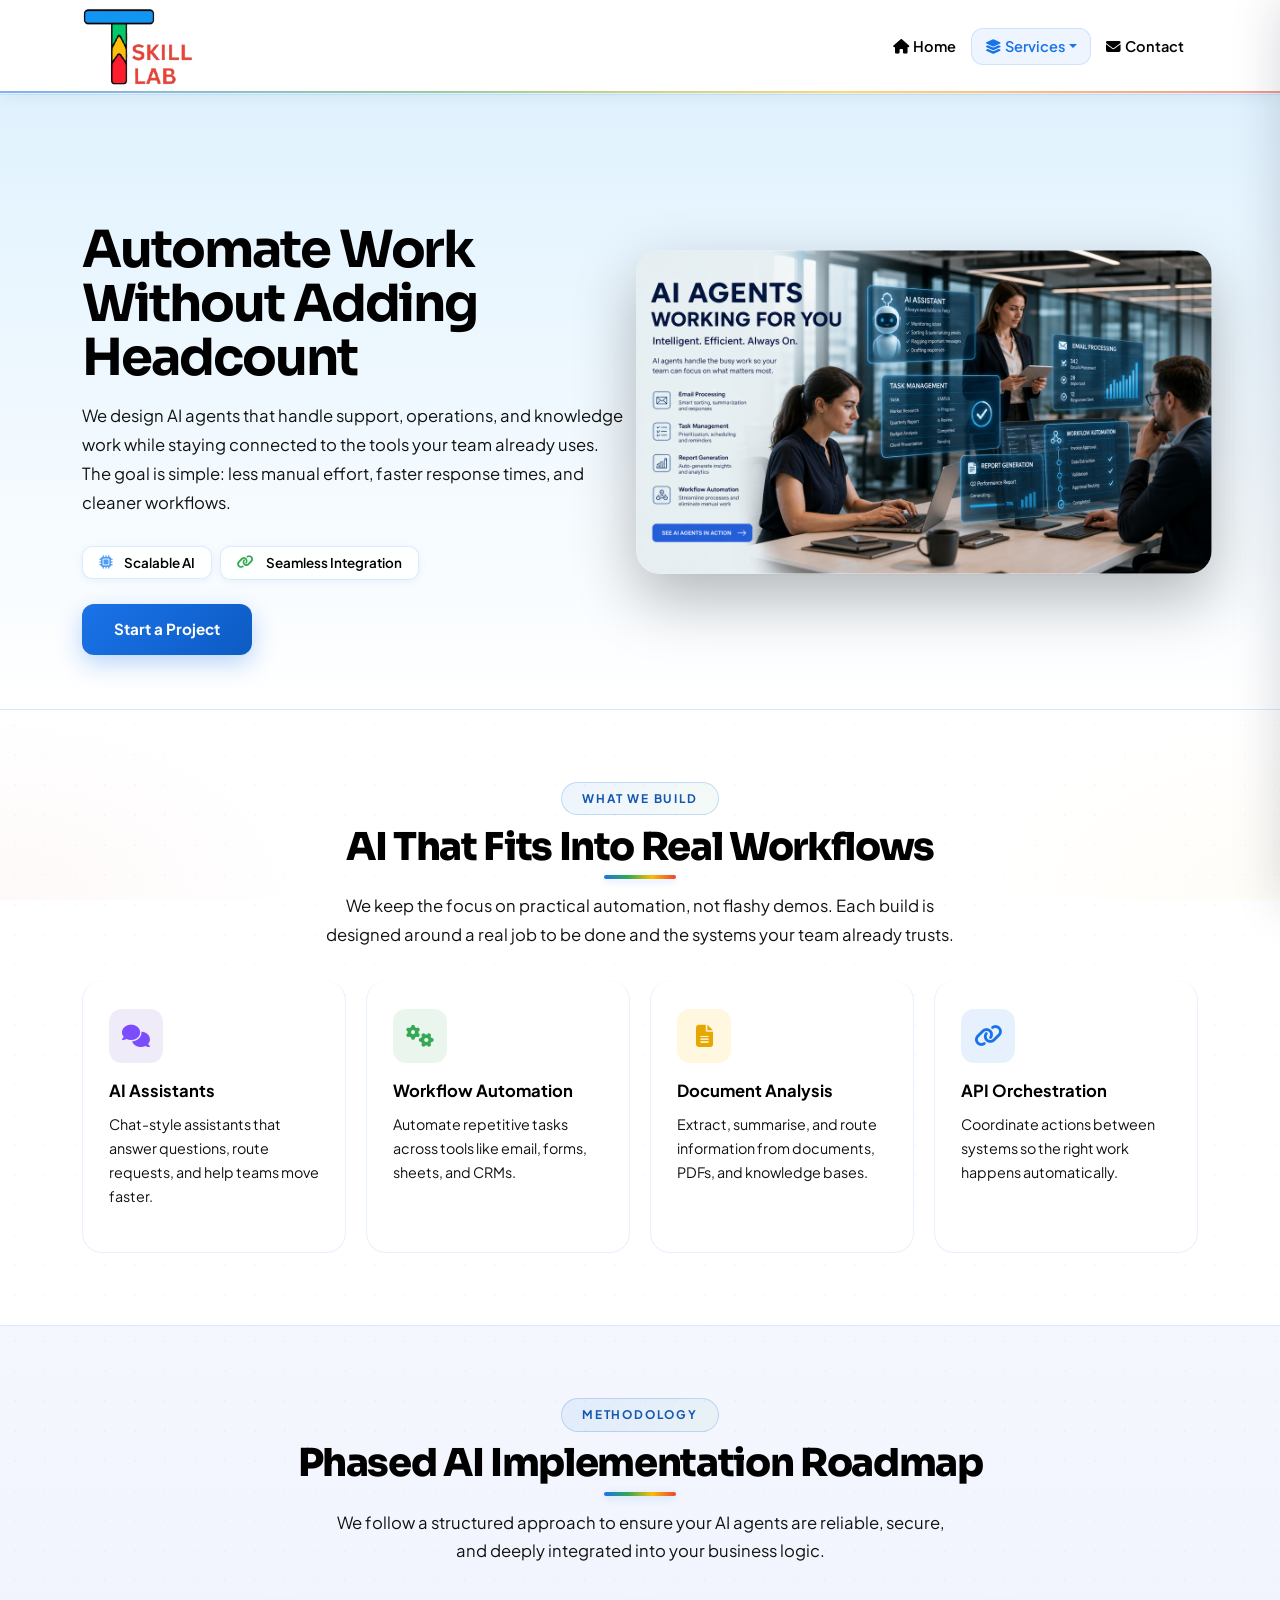
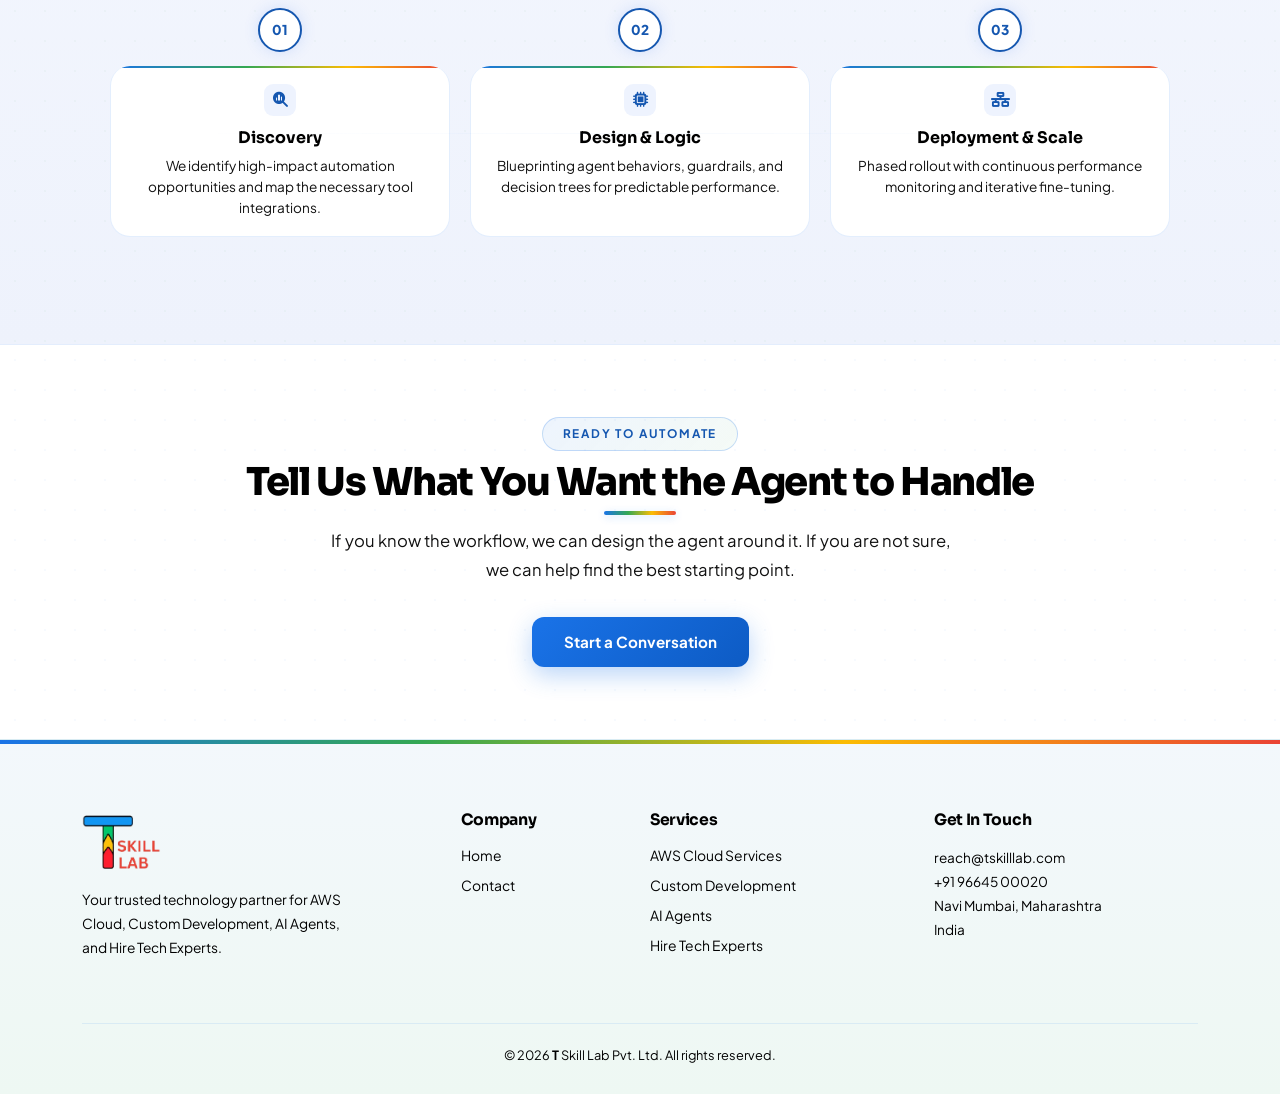
==== commit 4a47538d: "Changes related to Logo" ====
--- a/ai-agents.html
+++ b/ai-agents.html
@@ -4,8 +4,8 @@
 <head>
   <meta charset="UTF-8" />
   <meta name="viewport" content="width=device-width, initial-scale=1.0" />
-  <link rel="icon" type="image/png" href="images/logo.png" />
-  <title>T SkillLab - AI Agents</title>
+  <link rel="icon" type="image/png" href="images/logo_t.png" />
+  <title>T Skill Lab - AI Agents</title>
   <meta name="description" content="AI agents, workflow automation, and intelligent support systems from TskillLab." />
   <link href="https://cdn.jsdelivr.net/npm/bootstrap@5.3.3/dist/css/bootstrap.min.css" rel="stylesheet" />
   <link href="https://cdnjs.cloudflare.com/ajax/libs/font-awesome/6.5.1/css/all.min.css" rel="stylesheet" />
@@ -213,7 +213,7 @@
         </div>
       </div>
       <div class="footer-bottom text-center">
-        <div style="font-size:0.8rem;">&copy; 2026 <strong>T</strong> SkillLab Pvt. Ltd. All rights reserved.</div>
+        <div style="font-size:0.8rem;">&copy; 2026 <strong>T</strong> Skill Lab Pvt. Ltd. All rights reserved.</div>
       </div>
     </div>
   </footer>
--- a/assets/css/styles.css
+++ b/assets/css/styles.css
@@ -148,7 +148,6 @@
   }
 }
 
-/* ===== NAVBAR ===== */
 .navbar {
   background: var(--nav-bg);
   border-bottom: 1px solid var(--nav-border);
@@ -158,7 +157,8 @@
   top: 0;
   z-index: 2000;
   transition: background var(--transition), border-color var(--transition);
-  padding: 0.4rem 0;
+  padding: 10px 0;
+  min-height: 72px;
   overflow: visible !important;
 }
 
@@ -167,6 +167,8 @@
   align-items: center;
   color: var(--text-primary) !important;
   text-decoration: none;
+  padding: 0;
+  margin: 0;
 }
 
 /* Prevent the generic a:hover rule from tinting the logo anchors */
@@ -190,7 +192,7 @@
 .site-logo {
   display: block;
   width: auto;
-  height: 70px;
+  height: 150px;
   object-fit: contain;
   /* Lock logo image — never change appearance on hover */
   -webkit-user-drag: none;
@@ -206,12 +208,26 @@
 }
 
 .navbar-brand .site-logo {
-  height: 80px;
+  height: 85px;
+  margin: 4px 0;
   transform: none;
+  position: relative;
+  z-index: 10;
+}
+
+@media (max-width: 991px) {
+  .navbar-brand .site-logo {
+    height: 90px;
+    margin: 4px 0;
+  }
+  .navbar {
+    padding: 0;
+    min-height: 85px;
+  }
 }
 
 .footer-logo .site-logo {
-  height: 65px;
+  height: 60px;
   transform: none;
 }
 
@@ -250,7 +266,8 @@
   top: 0;
   z-index: 2000;
   transition: box-shadow var(--transition);
-  padding: 0.4rem 0;
+  padding: 0;
+  min-height: 72px;
   overflow: visible !important;
   /* Subtle 4-colour gradient bottom line */
   box-shadow: 0 1px 0 0 rgba(26, 115, 232, 0.10),
@@ -272,6 +289,7 @@
   display: flex;
   align-items: center;
   text-decoration: none;
+  overflow: visible;
 }
 
 /* Prevent hover tinting on logo anchors */
@@ -3010,13 +3028,13 @@
   object-fit: contain;
   z-index: 10001;
   transition:
-    top 1.1s cubic-bezier(0.4, 0, 0.2, 1),
-    left 1.1s cubic-bezier(0.4, 0, 0.2, 1),
-    width 1.1s cubic-bezier(0.4, 0, 0.2, 1),
-    height 1.1s cubic-bezier(0.4, 0, 0.2, 1),
-    transform 1.1s cubic-bezier(0.4, 0, 0.2, 1),
-    filter 1.1s cubic-bezier(0.4, 0, 0.2, 1),
-    opacity 0.5s ease 0.8s;
+    top 0.6s cubic-bezier(0.4, 0, 0.2, 1),
+    left 0.6s cubic-bezier(0.4, 0, 0.2, 1),
+    width 0.6s cubic-bezier(0.4, 0, 0.2, 1),
+    height 0.6s cubic-bezier(0.4, 0, 0.2, 1),
+    transform 0.6s cubic-bezier(0.4, 0, 0.2, 1),
+    filter 0.6s cubic-bezier(0.4, 0, 0.2, 1),
+    opacity 0.3s ease 0.4s;
   pointer-events: none;
   filter: blur(0px);
 }
